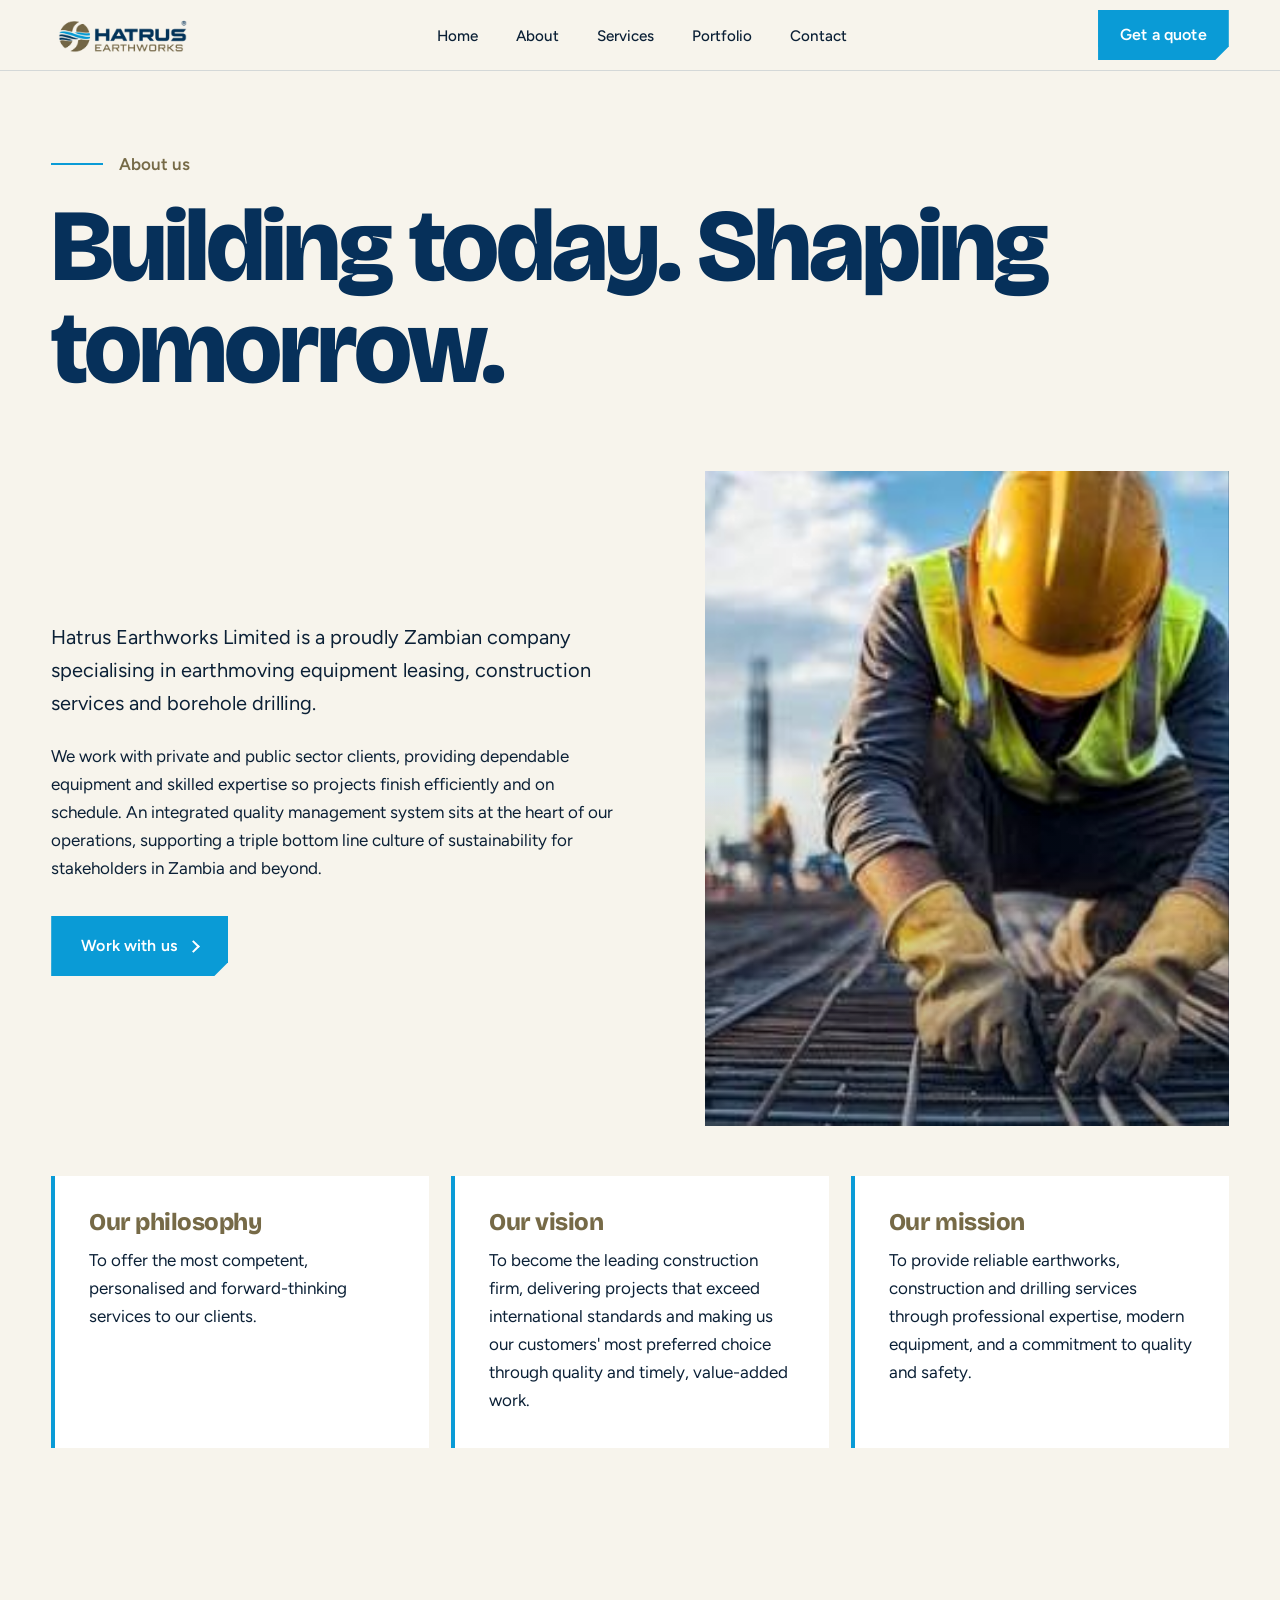
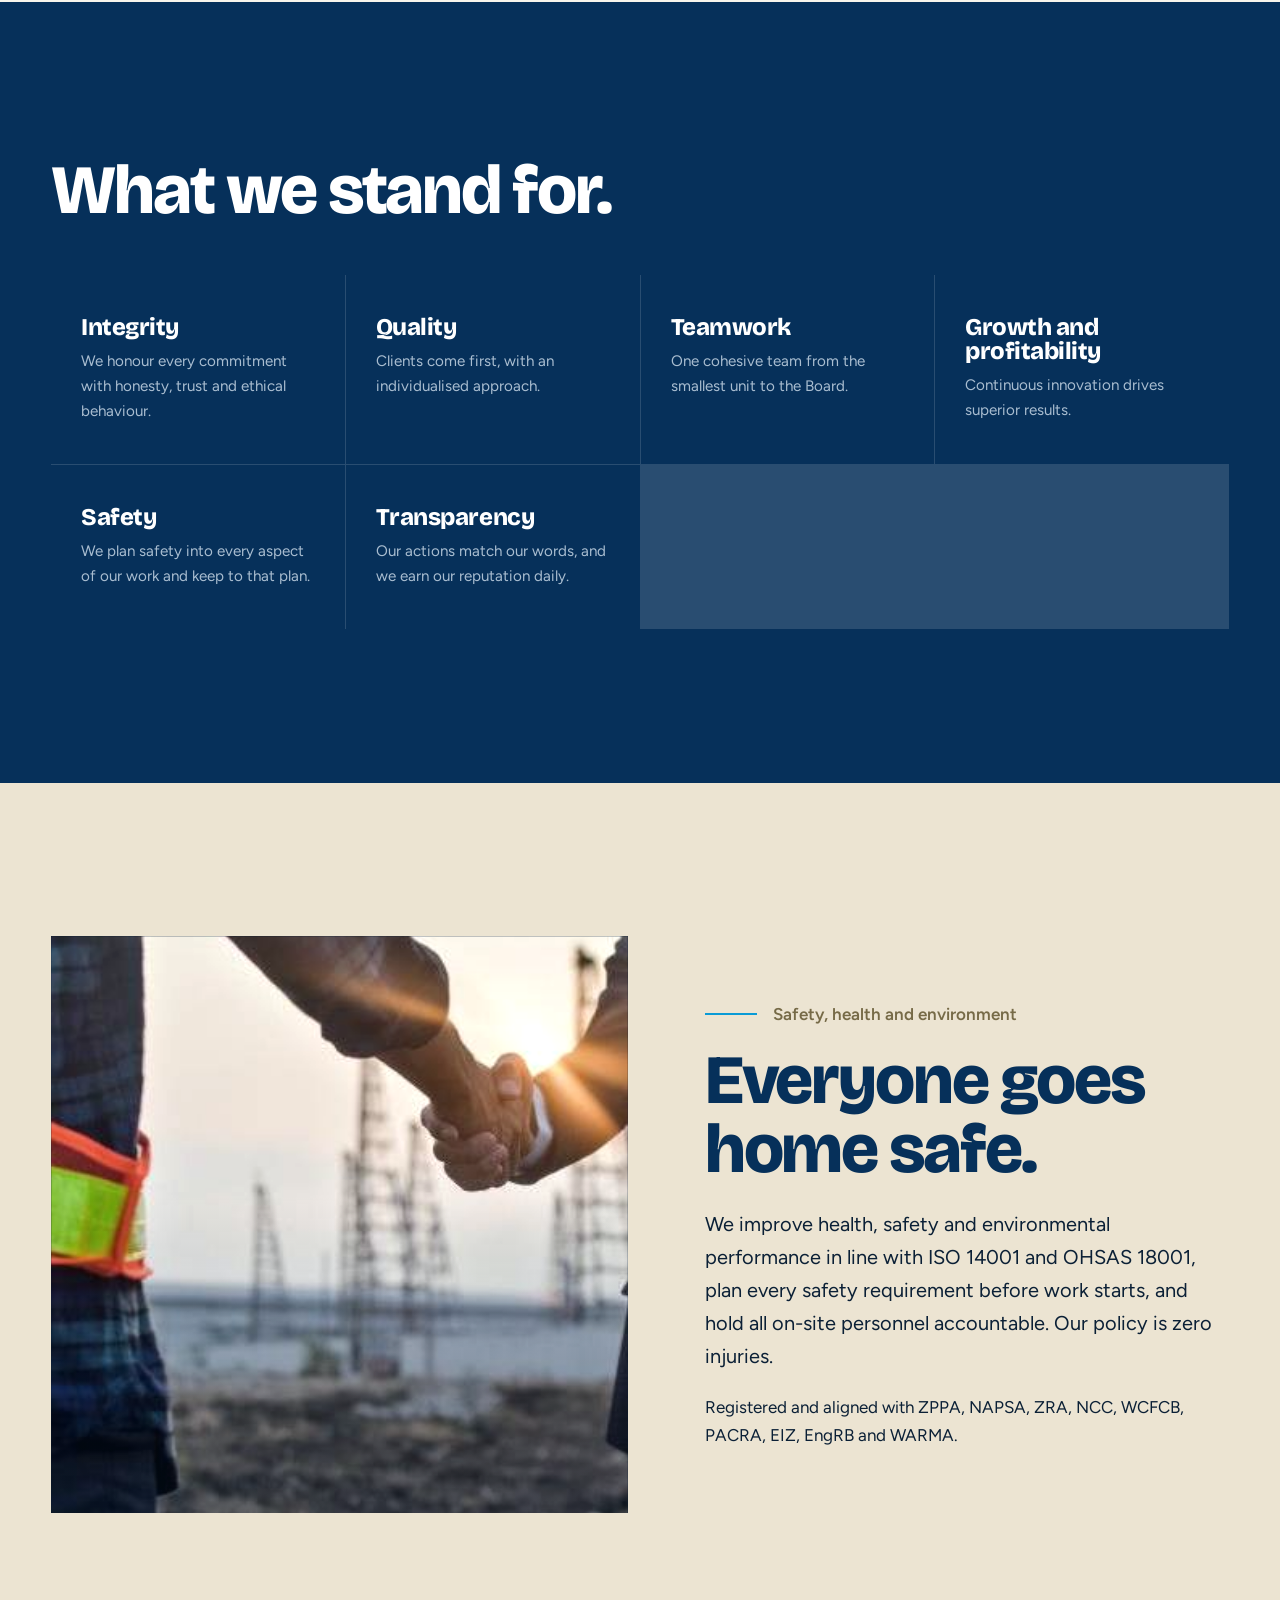
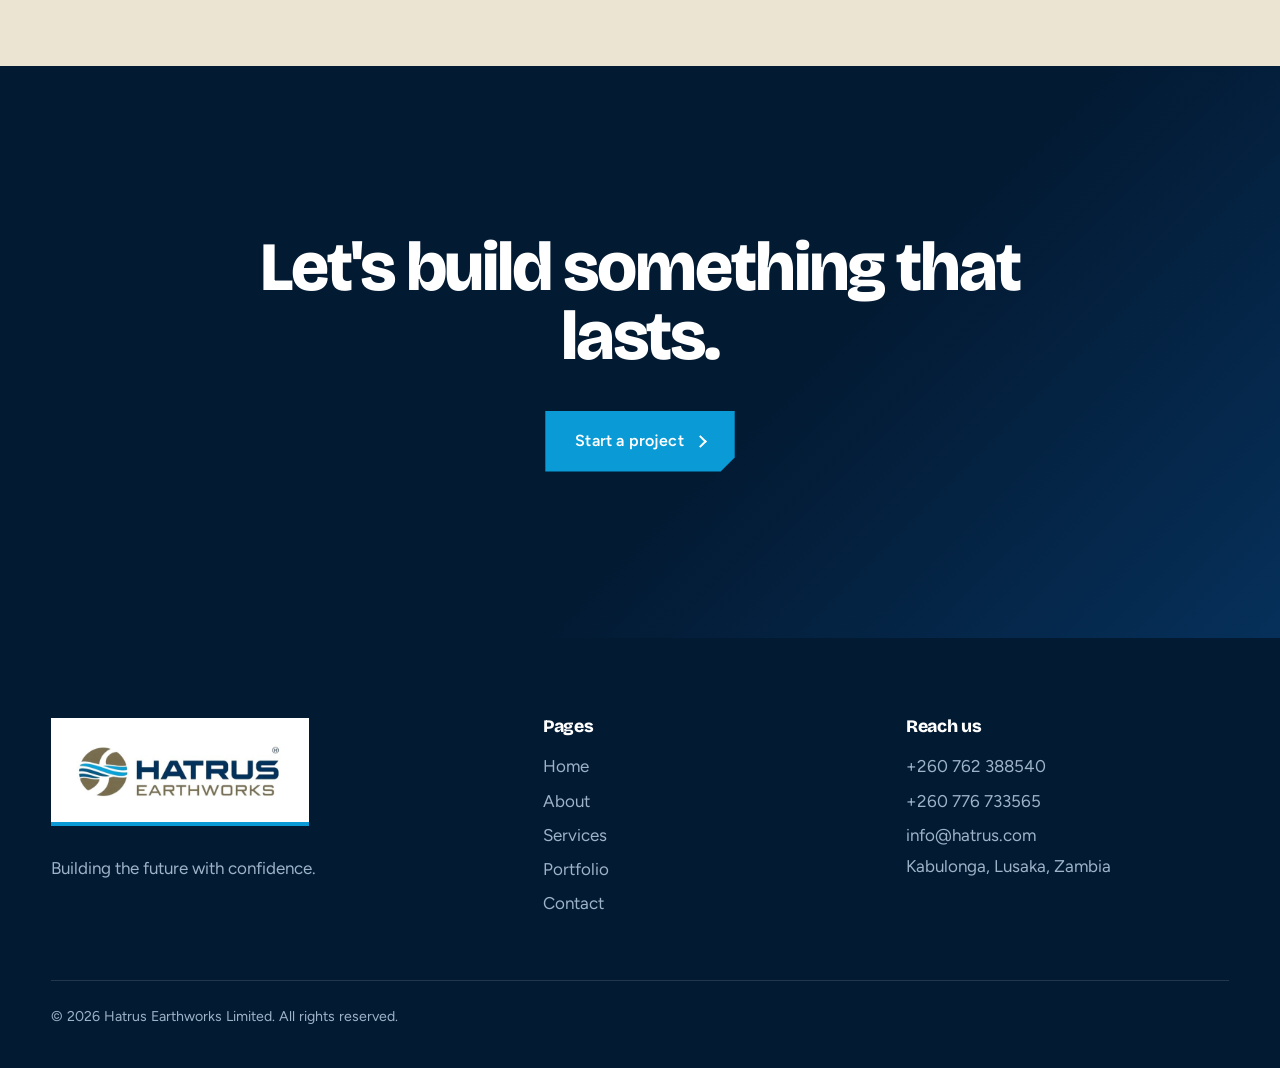
==== about.html @ ae64aa5c "first commit" ====
<!DOCTYPE html>
<html lang="en"><head><meta charset="utf-8">
<meta name="viewport" content="width=device-width, initial-scale=1, viewport-fit=cover">
<title>About | Hatrus Earthworks</title>
<meta name="description" content="Hatrus Earthworks Limited is a Zambian earthworks, construction, borehole drilling and plant hire company in Lusaka. Roads, storm drains, buildings and water supply, delivered safely and on time.">
<meta name="keywords" content="earthworks Zambia, civil engineering Lusaka, borehole drilling Zambia, plant hire Lusaka, excavator hire, road construction Zambia, storm drains, construction company Lusaka, geophysical water survey, Hatrus Earthworks">
<meta property="og:title" content="Hatrus Earthworks | Building the Future with Confidence"><meta property="og:type" content="website"><meta name="theme-color" content="#031a33">
<link rel="icon" href="[data-uri]">
<link rel="preconnect" href="https://fonts.googleapis.com"><link rel="preconnect" href="https://fonts.gstatic.com" crossorigin>
<link href="https://fonts.googleapis.com/css2?family=Bricolage+Grotesque:opsz,wght@12..96,400;12..96,600;12..96,800&family=Figtree:wght@400;500&display=swap" rel="stylesheet">
<script type="application/ld+json">{"@context":"https://schema.org","@type":"GeneralContractor","name":"Hatrus Earthworks Limited","email":"info@hatrus.com","telephone":"+260762388540","address":{"@type":"PostalAddress","streetAddress":"Plot 6 Roan Rd, Selby Tower House 2nd Floor, Suite 12, Kabulonga","addressLocality":"Lusaka","addressCountry":"ZM"},"areaServed":"Zambia","makesOffer":["Earthworks","Civil construction","Borehole drilling","Plant hire","Road works"]}</script>
<script>if(new URLSearchParams(location.search).get("transition")==="1")document.documentElement.classList.add("transition-in");</script>
<link rel="stylesheet" href="assets/css/styles.css">
<script defer src="assets/js/site.js"></script>
</head><body>
<div id="bar"></div><div id="curtain" aria-hidden="true"><div class="hole"></div><div class="lg"><img src="[data-uri]" alt=""><svg viewBox="0 0 240 36"><path stroke="#0a9bd6" d="M0 8C40-4 80 20 120 8S200-4 240 8"/><path stroke="#06305a" d="M0 18C40 6 80 30 120 18S200 6 240 18"/><path stroke="#766a47" d="M0 28C40 16 80 40 120 28S200 16 240 28"/></svg><span id="nm"></span></div></div>
<div id="load" aria-hidden="true"><div class="hole"></div><div class="lg"><img src="[data-uri]" alt=""><svg viewBox="0 0 240 36"><path stroke="#0a9bd6" d="M0 8C40-4 80 20 120 8S200-4 240 8"/><path stroke="#06305a" d="M0 18C40 6 80 30 120 18S200 6 240 18"/><path stroke="#766a47" d="M0 28C40 16 80 40 120 28S200 16 240 28"/></svg><div class="wm"><b>HATRUS</b><i>EARTHWORKS</i></div><span class="tl">Building the future with confidence</span><div class="pb"><i id="pi"></i></div><b id="pc">0%</b></div></div>
<nav aria-label="Main"><a class="logo" href="index.html" aria-label="Hatrus Earthworks home"><img src="[data-uri]" alt="Hatrus Earthworks logo"></a>
<ul id="menu"><li><a href="index.html">Home</a></li><li><a href="about.html">About</a></li><li><a href="services.html">Services</a></li><li><a href="portfolio.html">Portfolio</a></li><li><a href="contact.html">Contact</a></li></ul>
<a class="btn sm" href="contact.html">Get a quote</a><button id="burger" aria-label="Menu">Menu</button></nav>
<main>
<div class="w pg"><span class="tag">About us</span><h1>Building today. Shaping tomorrow.</h1></div>
<section class="s" style="padding-top:70px"><div class="w two"><div><p class="lead">Hatrus Earthworks Limited is a proudly Zambian company specialising in earthmoving equipment leasing, construction services and borehole drilling.</p><p style="margin-top:22px;max-width:36em">We work with private and public sector clients, providing dependable equipment and skilled expertise so projects finish efficiently and on schedule. An integrated quality management system sits at the heart of our operations, supporting a triple bottom line culture of sustainability for stakeholders in Zambia and beyond.</p><a class="btn" style="margin-top:34px" href="contact.html">Work with us <i></i></a></div><div class="ph rv" style="aspect-ratio:4/5"><img src="[data-uri]" alt="Site worker tying steel reinforcement" loading="lazy"></div></div>
<div class="w mvv"><div><h3>Our philosophy</h3><p>To offer the most competent, personalised and forward-thinking services to our clients.</p></div><div><h3>Our vision</h3><p>To become the leading construction firm, delivering projects that exceed international standards and making us our customers' most preferred choice through quality and timely, value-added work.</p></div><div><h3>Our mission</h3><p>To provide reliable earthworks, construction and drilling services through professional expertise, modern equipment, and a commitment to quality and safety.</p></div></div></section>
<section class="s dark"><div class="w"><h2>What we stand for.</h2><div class="vals" id="vals"></div></div></section>
<section class="s sandbg"><div class="w two"><div class="ph rv" style="aspect-ratio:1"><img src="[data-uri]" alt="Handshake between client and contractor" loading="lazy"></div><div><span class="tag">Safety, health and environment</span><h2>Everyone goes home safe.</h2><p class="lead" style="margin-top:24px">We improve health, safety and environmental performance in line with ISO 14001 and OHSAS 18001, plan every safety requirement before work starts, and hold all on-site personnel accountable. Our policy is zero injuries.</p><p style="margin-top:20px">Registered and aligned with ZPPA, NAPSA, ZRA, NCC, WCFCB, PACRA, EIZ, EngRB and WARMA.</p></div></div></section>
<div class="cta"><div class="w"><h2>Let's build something that lasts.</h2><a class="btn" href="contact.html">Start a project <i></i></a></div></div>
</main>
<footer><div class="w g"><div><div class="tile"><img src="[data-uri]" alt="Hatrus Earthworks" style="height:64px"></div><p>Building the future with confidence.</p></div><div><h3>Pages</h3><a href="index.html">Home</a><a href="about.html">About</a><a href="services.html">Services</a><a href="portfolio.html">Portfolio</a><a href="contact.html">Contact</a></div><div><h3>Reach us</h3><a href="tel:+260762388540">+260 762 388540</a><a href="tel:+260776733565">+260 776 733565</a><a href="mailto:info@hatrus.com">info@hatrus.com</a><p>Kabulonga, Lusaka, Zambia</p></div></div><div class="w"><small>© 2026 Hatrus Earthworks Limited. All rights reserved.</small></div></footer>
<button id="top" aria-label="Back to top"><svg viewBox="0 0 56 56" aria-hidden="true"><rect x="1.5" y="1.5" width="53" height="53" stroke="rgba(255,255,255,.22)"/><rect id="ring" x="1.5" y="1.5" width="53" height="53" stroke="#0a9bd6" stroke-dasharray="212" stroke-dashoffset="212"/></svg><i></i></button>
</body></html>
---- assets/css/styles.css ----
:root{--navy:#06305a;--deep:#031a33;--cyan:#0a9bd6;--earth:#766a47;--sand:#ece4d2;--paper:#f7f4ec;--ink:#0b2036;--r:28px;--ease:cubic-bezier(.77,0,.18,1);box-sizing:border-box;padding-top:env(safe-area-inset-top,0px);padding-bottom:env(safe-area-inset-bottom,0px)}
:root[data-theme=x]{}
*,*:before,*:after{box-sizing:inherit;margin:0}
html{scroll-behavior:smooth;scroll-padding-top:90px}
body{font:400 17px/1.65 Figtree,system-ui,sans-serif;background:var(--paper);color:var(--ink);overflow-x:hidden}
h1,h2,h3{font-family:'Bricolage Grotesque',Figtree,sans-serif;line-height:1;letter-spacing:-.035em;font-weight:800;color:var(--navy)}
h1{font-size:clamp(3rem,9vw,8.4rem)}h2{font-size:clamp(2.2rem,5.4vw,4.6rem)}h3{font-size:1.5rem;letter-spacing:-.02em}
a{color:inherit;text-decoration:none}img{display:block;max-width:100%}
:focus-visible{outline:3px solid var(--cyan);outline-offset:3px}
.w{width:min(1240px,92vw);margin:auto}
/* nav */
nav{position:fixed;left:0;right:0;top:env(safe-area-inset-top,0px);z-index:50;margin:14px auto;width:min(1240px,94vw);display:flex;align-items:center;justify-content:space-between;padding:8px 12px 8px 22px;border-radius:99px;background:rgba(247,244,236,.82);backdrop-filter:blur(16px);box-shadow:0 8px 40px rgba(3,26,51,.18)}
nav .logo img{height:40px}nav ul{display:flex;gap:6px;list-style:none;padding:0}
nav ul a{padding:10px 16px;border-radius:99px;font-weight:500;font-size:.95rem;transition:.3s}nav ul a:hover,nav ul a.on{background:var(--navy);color:#fff}
.btn{display:inline-flex;align-items:center;gap:12px;padding:16px 28px;border-radius:99px;background:var(--cyan);color:#fff;font-weight:500;border:0;cursor:pointer;font-size:1rem;font-family:inherit;position:relative;overflow:hidden;transition:transform .4s var(--ease),box-shadow .4s}
.btn:hover{transform:translateY(-3px);box-shadow:0 14px 34px rgba(10,155,214,.45)}
.btn.ghost{background:transparent;border:1.5px solid currentColor}.btn.sm{padding:11px 22px}
.btn i{width:9px;height:9px;border-right:2px solid;border-top:2px solid;transform:rotate(45deg)}
#burger{display:none;background:var(--navy);color:#fff;border:0;border-radius:99px;padding:11px 18px;font:inherit}
/* pages */
.page{display:none;min-height:100vh}.page.on{display:block}
#curtain{position:fixed;inset:0;z-index:90;pointer-events:none;display:flex;flex-direction:column}
#curtain b{flex:1;transform:translateX(-101%)}#curtain b:nth-child(1){background:var(--cyan)}#curtain b:nth-child(2){background:var(--navy)}#curtain b:nth-child(3){background:var(--earth)}#curtain b:nth-child(4){background:var(--deep)}
#curtain.go b{animation:cv 1s var(--ease) both}#curtain.go b:nth-child(2){animation-delay:.06s}#curtain.go b:nth-child(3){animation-delay:.12s}#curtain.go b:nth-child(4){animation-delay:.18s}
@keyframes cv{0%{transform:translateX(-101%)}45%,55%{transform:translateX(0)}100%{transform:translateX(101%)}}
#load{position:fixed;inset:0;z-index:100;background:var(--paper);display:grid;place-items:center;transition:transform 1s var(--ease)}
#load img{width:110px;animation:spin 2.2s var(--ease) infinite}#load.out{transform:translateY(-101%)}
@keyframes spin{to{transform:rotate(360deg)}}
/* hero */
.hero{background:var(--deep);color:#fff;position:relative;overflow:hidden;padding:170px 0 90px;min-height:100vh;display:flex;align-items:center}
.hero h1{color:#fff;max-width:9.5em}.hero h1 span{display:block;overflow:hidden;padding-bottom:.08em}.hero h1 em{display:block;font-style:normal;transform:translateY(110%);animation:up 1.1s var(--ease) forwards}
.hero h1 span:nth-child(2) em{animation-delay:.12s;color:var(--cyan)}.hero h1 span:nth-child(3) em{animation-delay:.24s;color:#cdbf94}
@keyframes up{to{transform:none}}
.hero p{max-width:34em;margin:32px 0;color:#b9c9d9;font-size:1.15rem}.hero .row{display:flex;gap:14px;flex-wrap:wrap}
.orb{position:absolute;right:-6vw;top:50%;width:min(52vw,720px);aspect-ratio:1;translate:0 -46%;border-radius:50%;overflow:hidden;box-shadow:0 0 0 18px rgba(10,155,214,.12),0 0 0 60px rgba(118,106,71,.12)}
.orb img{width:100%;height:100%;object-fit:cover;scale:1.15}
.waves{position:absolute;left:0;bottom:0;width:200%;height:220px;opacity:.9;animation:drift 22s linear infinite}
.waves path{fill:none;stroke-width:2.5}@keyframes drift{to{transform:translateX(-50%)}}
.scroll{position:absolute;bottom:34px;left:4vw;font-size:.8rem;color:#8fa6bc;display:flex;gap:12px;align-items:center}.scroll:after{content:"";width:60px;height:1px;background:var(--cyan)}
/* sections */
section.s{padding:clamp(80px,12vw,160px) 0}.dark{background:var(--navy);color:#dbe6f0}.dark h2,.dark h3{color:#fff}.sandbg{background:var(--sand)}
.lead{font-size:1.25rem;max-width:36em}.tag{font-weight:500;color:var(--earth);margin-bottom:18px;display:block}
.mq{background:var(--cyan);color:#fff;overflow:hidden;white-space:nowrap;padding:22px 0;font:800 clamp(1.4rem,3vw,2.4rem)/1 'Bricolage Grotesque',sans-serif;letter-spacing:-.02em}
.mq div{display:inline-block;animation:mq 30s linear infinite}.mq span{margin:0 28px;opacity:.55}@keyframes mq{to{transform:translateX(-50%)}}
.two{display:grid;grid-template-columns:1.1fr 1fr;gap:clamp(30px,6vw,100px);align-items:center}
.stats{display:grid;grid-template-columns:repeat(3,1fr);gap:20px;margin-top:50px}.stats b{display:block;font:800 clamp(2.6rem,6vw,5rem)/1 'Bricolage Grotesque',sans-serif;color:var(--cyan);letter-spacing:-.04em}.stats small{color:var(--earth);font-size:.95rem}
.ph{border-radius:var(--r);overflow:hidden;position:relative;background:var(--deep)}.ph img{width:100%;height:100%;object-fit:cover;transition:transform 1.4s var(--ease)}.ph:hover img{transform:scale(1.07)}
.arch{border-radius:999px 999px var(--r) var(--r);aspect-ratio:3/4}
.rv{clip-path:inset(0 0 100% 0);transition:clip-path 1.3s var(--ease)}.rv.in{clip-path:inset(0)}
.fd{opacity:0;transform:translateY(34px);transition:1s var(--ease)}.fd.in{opacity:1;transform:none}
.svc{display:grid;grid-template-columns:repeat(auto-fit,minmax(280px,1fr));gap:22px;margin-top:60px}
.svc#svcHome{grid-template-columns:repeat(2,minmax(0,1fr))}
#svcHome .card .ph{aspect-ratio:16/7}
#svcHome .card .t{padding:18px 20px 22px}
#svcHome .card h3{font-size:1.25rem}
#svcHome .card ul{margin-top:10px;gap:6px}
#svcHome .card li{font-size:.76rem;padding:4px 9px}
.card{border-radius:var(--r);background:#fff;overflow:hidden;display:flex;flex-direction:column;transition:transform .6s var(--ease),box-shadow .6s;box-shadow:0 2px 0 rgba(6,48,90,.06)}.card:hover{transform:translateY(-10px);box-shadow:0 30px 60px rgba(6,48,90,.18)}
.card .ph{border-radius:0;aspect-ratio:4/3}.card div.t{padding:26px 28px 32px}.card p{margin-top:10px;color:#41566b;font-size:.97rem}
.card ul{list-style:none;padding:0;margin-top:14px;display:flex;flex-wrap:wrap;gap:8px}.card li{font-size:.82rem;padding:5px 12px;border-radius:99px;background:var(--sand);color:var(--earth);font-weight:500}
.srow{display:grid;grid-template-columns:1fr 1fr;gap:clamp(24px,5vw,80px);align-items:center;margin-bottom:clamp(60px,9vw,130px)}.srow:nth-child(even) .ph{order:2}.srow .ph{aspect-ratio:5/4}
.srow ul{margin:20px 0 28px;padding:0;list-style:none;columns:2;gap:20px}.srow li{padding:9px 0;border-bottom:1px solid rgba(6,48,90,.15);break-inside:avoid;font-size:.97rem}
.vals{display:grid;grid-template-columns:repeat(auto-fit,minmax(250px,1fr));gap:2px;margin-top:50px;background:rgba(255,255,255,.18);border-radius:var(--r);overflow:hidden}.vals div{background:var(--navy);padding:34px 30px;transition:background .4s}.vals div:hover{background:var(--deep)}.vals p{font-size:.95rem;color:#a9bdd0;margin-top:10px}
.mvv{display:grid;grid-template-columns:repeat(auto-fit,minmax(260px,1fr));gap:22px;margin-top:50px}.mvv div{background:#fff;border-radius:var(--r);padding:34px}.mvv h3{color:var(--earth);margin-bottom:12px}
.gal{columns:3 280px;column-gap:20px;margin-top:50px}.gal figure{break-inside:avoid;margin-bottom:20px;position:relative;border-radius:var(--r);overflow:hidden}.gal img{width:100%;transition:transform 1.4s var(--ease)}.gal figure:hover img{transform:scale(1.06)}
.gal figcaption{position:absolute;left:0;right:0;bottom:0;padding:60px 24px 22px;background:linear-gradient(transparent,rgba(3,26,51,.88));color:#fff;transform:translateY(40%);opacity:0;transition:.6s var(--ease)}.gal figure:hover figcaption{transform:none;opacity:1}.gal figcaption b{font:800 1.3rem 'Bricolage Grotesque',sans-serif;display:block}
.chips{display:flex;gap:10px;flex-wrap:wrap;margin-top:34px}.chips button{border:1.5px solid var(--navy);background:none;color:var(--navy);padding:9px 20px;border-radius:99px;font:500 .95rem Figtree;cursor:pointer;transition:.3s}.chips button.on,.chips button:hover{background:var(--navy);color:#fff}
.cta{background:var(--deep);color:#fff;text-align:center;padding:clamp(90px,13vw,170px) 0;position:relative;overflow:hidden}.cta h2{color:#fff;max-width:11em;margin:0 auto 34px}.cta:before{content:"";position:absolute;inset:auto -10% -55% -10%;height:100%;border-radius:50%;background:radial-gradient(closest-side,rgba(10,155,214,.4),transparent)}
.cta>*{position:relative}
form{display:grid;gap:18px}label{display:grid;gap:6px;font-weight:500;font-size:.92rem}input,select,textarea{font:inherit;padding:16px 18px;border-radius:16px;border:1.5px solid rgba(6,48,90,.2);background:#fff;color:var(--ink);transition:.3s}input:focus,select:focus,textarea:focus{border-color:var(--cyan);outline:0;box-shadow:0 0 0 4px rgba(10,155,214,.18)}
.info a{display:block;font:800 clamp(1.3rem,2.4vw,1.9rem)/1.3 'Bricolage Grotesque',sans-serif;color:var(--navy);letter-spacing:-.02em;transition:color .3s}.info a:hover{color:var(--cyan)}.info small{display:block;color:var(--earth);margin:26px 0 4px}
.tile{background:#fff;border-radius:var(--r);padding:20px;display:inline-block;margin-top:34px}.tile img{height:84px}
.pg{padding-top:150px}.pg h1{font-size:clamp(2.8rem,8vw,7rem);max-width:10em}
footer{background:var(--deep);color:#9db3c8;padding:80px 0 40px}footer .g{display:grid;grid-template-columns:1.4fr 1fr 1fr;gap:40px}footer h3{color:#fff;font-size:1.1rem;margin-bottom:14px}footer a{display:block;padding:3px 0;transition:color .3s}footer a:hover{color:var(--cyan)}footer .tile{margin:0 0 20px}footer small{display:block;margin-top:60px;border-top:1px solid rgba(255,255,255,.12);padding-top:24px}
#top{position:fixed;right:22px;bottom:calc(22px + env(safe-area-inset-bottom,0px));z-index:60;width:58px;height:58px;border-radius:50%;border:0;background:var(--navy);color:#fff;cursor:pointer;opacity:0;pointer-events:none;transform:translateY(20px);transition:.5s var(--ease);display:grid;place-items:center}#top.show{opacity:1;pointer-events:auto;transform:none}#top:hover{background:var(--cyan)}
#top svg{position:absolute;inset:0;rotate:-90deg}#top circle{fill:none;stroke-width:3}#top i{width:12px;height:12px;border-left:2.5px solid;border-top:2.5px solid;transform:translateY(3px) rotate(45deg)}
#bar{position:fixed;top:0;left:0;height:4px;width:0;background:linear-gradient(90deg,var(--cyan),var(--earth));z-index:95}
@media(max-width:860px){#burger{display:block}nav ul{position:absolute;top:70px;left:0;right:0;flex-direction:column;background:var(--paper);border-radius:var(--r);padding:14px;display:none;box-shadow:0 20px 50px rgba(3,26,51,.25)}nav ul.open{display:flex}nav .btn.sm{display:none}.orb{position:relative;right:auto;translate:none;width:80vw;margin:50px auto 0}.hero{display:block;padding-top:130px}.two,.srow,footer .g{grid-template-columns:1fr}.srow:nth-child(even) .ph{order:0}.srow ul{columns:1}.scroll{display:none}}
@media(prefers-reduced-motion:reduce){*,*:before{animation-duration:.01s!important;transition-duration:.01s!important}.rv{clip-path:none}.fd{opacity:1;transform:none}.hero h1 em{transform:none}html{scroll-behavior:auto}}

/* ---- v2: industrial editorial ---- */
:root{--r:0px;--ease:cubic-bezier(.65,0,.25,1)}
body{font-size:17px}
h1,h2{letter-spacing:-.045em}
nav{margin:0;width:100%;left:0;border-radius:0;padding:10px max(4vw,calc((100vw - 1240px)/2));background:rgba(247,244,236,.92);box-shadow:none;border-bottom:1px solid rgba(6,48,90,.14)}
nav .logo img{height:42px}
nav ul a{border-radius:0;padding:12px 16px}nav ul a:hover,nav ul a.on{background:none;color:var(--navy);box-shadow:inset 0 -3px var(--cyan)}
.btn{border-radius:0;padding:17px 30px;font-weight:600;letter-spacing:.01em;clip-path:polygon(0 0,100% 0,100% calc(100% - 14px),calc(100% - 14px) 100%,0 100%);transition:background .4s var(--ease),transform .4s var(--ease)}
.btn:hover{transform:none;box-shadow:none;background:var(--navy)}.btn.ghost{clip-path:none;border-radius:0}.btn.ghost:hover{background:#fff;color:var(--deep)}
.cta .btn:hover,.dark .btn:hover,.hero .btn:hover{background:#fff;color:var(--deep)}
.btn.sm{padding:12px 22px}#burger{border-radius:0}
.btn i{transition:transform .4s var(--ease)}.btn:hover i{transform:translateX(5px) rotate(45deg)}
.tag{display:flex;align-items:center;gap:16px;font-weight:600;color:var(--earth)}.tag:before{content:"";width:52px;height:2px;background:var(--cyan)}
/* hero: architectural split */

.hero h1{font-size:clamp(3rem,7.6vw,7.4rem);max-width:7em}
.orb{top:0;bottom:0;right:0;width:50vw;aspect-ratio:auto;translate:none;border-radius:0;box-shadow:none;clip-path:polygon(18% 0,100% 0,100% 100%,0 100%)}
.orb:after{content:"";position:absolute;inset:0;background:linear-gradient(90deg,rgba(3,26,51,.85),rgba(3,26,51,.1) 55%),linear-gradient(0deg,rgba(3,26,51,.6),transparent 40%)}
.orb img{scale:1.2;filter:saturate(.9) contrast(1.05)}
.waves{opacity:.55;height:160px;animation-duration:50s;z-index:2}.scroll{z-index:3}
.hero p{max-width:30em}
/* imagery: rectangular, cinematic */
.ph{border-radius:0}.ph img{filter:saturate(.88) contrast(1.06);transition:transform 1.8s var(--ease)}.ph:hover img,.gal figure:hover img{transform:scale(1.04)}
.ph:after{content:"";position:absolute;inset:0;background:linear-gradient(0deg,rgba(3,26,51,.35),transparent 55%);pointer-events:none}
.arch{border-radius:0;aspect-ratio:4/5;overflow:visible;background:none}.arch img{position:relative;z-index:1}
.arch:before{content:"";position:absolute;inset:26px -26px -26px 26px;border:2px solid var(--cyan);z-index:0}.arch:after{display:none}
.rv{clip-path:inset(0 100% 0 0);transition:clip-path 1.5s var(--ease)}.rv.in{clip-path:inset(0)}.arch.rv{clip-path:none;opacity:0;transition:opacity 1.2s var(--ease)}.arch.rv.in{opacity:1}
.fd{transform:translateY(20px);transition:opacity 1s var(--ease),transform 1s var(--ease)}
.mq{animation:none;font-size:clamp(1.2rem,2.4vw,1.9rem);background:var(--navy);color:#fff;border-top:3px solid var(--cyan);padding:26px 0}.mq div{animation-duration:70s}
.stats>div{border-left:2px solid var(--cyan);padding-left:18px}
/* cards, panels */
.card{border-radius:0;box-shadow:none;border-top:4px solid var(--cyan);position:relative}.card:hover{transform:none;box-shadow:none}
.card:after{content:"";position:absolute;left:0;bottom:0;height:4px;width:0;background:var(--earth);transition:width .8s var(--ease)}.card:hover:after{width:100%}
.card li,.chips button{border-radius:0}.card li{background:none;border:1px solid rgba(118,106,71,.5)}
.vals{border-radius:0;background:rgba(255,255,255,.14);gap:1px}.vals div{padding:40px 30px;transition:background .6s var(--ease)}
.mvv div{border-radius:0;border-left:4px solid var(--cyan)}
.srow .ph{aspect-ratio:3/2}.srow li{padding:11px 0 11px 18px;position:relative}.srow li:before{content:"";position:absolute;left:0;top:50%;width:8px;height:2px;background:var(--cyan)}
.gal{columns:3 280px;column-gap:16px}.gal figure{border-radius:0;margin-bottom:16px}
.gal figcaption{transform:none;opacity:0;transition:opacity .7s var(--ease);border-left:4px solid var(--cyan);padding:50px 20px 20px}.gal figure:hover figcaption{opacity:1}
.chips button{padding:11px 22px;font-weight:600}
input,select,textarea{border-radius:0;border-width:0 0 2px;border-color:rgba(6,48,90,.3);background:rgba(255,255,255,.7)}input:focus,select:focus,textarea:focus{box-shadow:none;border-color:var(--cyan);background:#fff}
.tile{border-radius:0;border-bottom:4px solid var(--cyan)}
/* cinematic band */
.band{position:relative;min-height:80vh;display:flex;align-items:flex-end;overflow:hidden;background:var(--deep);color:#fff}
.band img{position:absolute;inset:0;width:100%;height:100%;object-fit:cover;scale:1.25;filter:saturate(.8) contrast(1.1)}
.band:before{content:"";position:absolute;inset:0;z-index:1;background:linear-gradient(0deg,rgba(3,26,51,.95),rgba(3,26,51,.25) 60%,rgba(3,26,51,.5))}
.band .w{position:relative;z-index:2;padding:0 0 70px;display:grid;grid-template-columns:1.4fr 1fr;gap:40px;align-items:end}.band h2{color:#fff}.band p{color:#c3d3e2;border-left:3px solid var(--cyan);padding-left:20px}
.cta:before{display:none}.cta{background:linear-gradient(135deg,var(--deep) 60%,var(--navy))}.cta h2{margin-bottom:40px}
#top{border-radius:0;width:56px;height:56px}#top svg{rotate:0deg}#top rect{fill:none;stroke-width:3}
#load img{animation:pulse 1.6s var(--ease) infinite}@keyframes pulse{50%{opacity:.35}}#load{transition:transform .9s var(--ease)}
#curtain b:nth-child(n+2){display:none}#curtain b:nth-child(1){background:var(--deep);border-right:4px solid var(--cyan)}#curtain.go b{animation-duration:.9s}
@media(max-width:860px){nav ul{border-radius:0}.orb{position:relative;width:100%;aspect-ratio:4/3;margin:44px 0 0;clip-path:polygon(0 0,100% 0,100% 100%,0 100%)}.hero{padding-top:120px}.band .w{grid-template-columns:1fr}.arch:before{inset:16px -10px -16px 10px}.hero:before{background-size:25vw 100%}}

/* services imagery */
.strip{display:flex;gap:4px;height:58vh;min-height:360px;margin-top:60px;width:100%}
.strip button{flex:1;position:relative;overflow:hidden;border:0;padding:0;cursor:pointer;background:var(--deep);transition:flex 1s var(--ease)}
.strip button:hover,.strip button:focus-visible{flex:2.4}
.strip img{position:absolute;inset:0;width:100%;height:100%;object-fit:cover;filter:saturate(.85) contrast(1.06);transition:transform 1.6s var(--ease)}.strip button:hover img{transform:scale(1.06)}
.strip button:after{content:"";position:absolute;inset:0;background:linear-gradient(0deg,rgba(3,26,51,.9),transparent 55%)}
.strip span{position:absolute;left:22px;bottom:22px;right:22px;z-index:2;color:#fff;font:800 clamp(1.1rem,2vw,1.7rem)/1.1 'Bricolage Grotesque',sans-serif;letter-spacing:-.02em;text-align:left;border-left:4px solid var(--cyan);padding-left:14px}
.comp{position:relative;padding:0 16% 16% 0}.comp:before{content:"";position:absolute;left:-22px;top:-22px;width:46%;height:46%;background:var(--sand);z-index:0}
.comp .ph{position:relative;z-index:1}.comp .m{aspect-ratio:4/3}.comp .d{position:absolute;right:0;bottom:0;width:48%;aspect-ratio:1;border:10px solid var(--paper);z-index:2}
.srow:nth-child(even) .comp{order:2;padding:0 0 16% 16%}.srow:nth-child(even) .comp:before{left:auto;right:-22px}.srow:nth-child(even) .comp .d{right:auto;left:0}
.srow .d img{scale:1.6;object-position:80% 60%}
@media(max-width:860px){.strip{flex-wrap:wrap;height:auto}.strip button{flex:1 1 48%;height:200px}.strip button:hover{flex:1 1 48%}.srow:nth-child(even) .comp{order:0}}
.svc.big{margin-top:0;grid-template-columns:repeat(3,1fr);gap:24px}.card.big .ph{aspect-ratio:3/2}.card.big .ph b{position:absolute;left:0;bottom:0;right:0;z-index:2;padding:40px 22px 18px;color:#fff;font:800 1.45rem/1.1 'Bricolage Grotesque',sans-serif;letter-spacing:-.02em}
.card.big .t{display:flex;flex-direction:column;flex:1;padding:24px 26px 28px}.card.big .t p{margin:0}.card.big ul{margin-bottom:24px}.card.big .btn{margin-top:auto;align-self:flex-start}
@media(max-width:1000px){.svc.big{grid-template-columns:repeat(2,1fr)}}@media(max-width:620px){.svc.big{grid-template-columns:1fr}}
@media(max-width:620px){.svc#svcHome{grid-template-columns:1fr}}

/* ---- v3: commanding hero ---- */
.hero{display:flex;align-items:center;min-height:100vh;padding:150px 0 190px}.hero:before{display:none}
.hero .orb{position:absolute;inset:0;width:100%;right:auto;top:0;bottom:0;clip-path:none;translate:none}
.hero .orb:after{background:linear-gradient(90deg,rgba(3,26,51,.94) 0,rgba(3,26,51,.7) 48%,rgba(3,26,51,.2) 100%),linear-gradient(0deg,rgba(3,26,51,.95),transparent 38%)}
.hero .orb img{scale:1.1;animation:kb 22s var(--ease) both}@keyframes kb{from{scale:1.04}to{scale:1.2}}
.hc{position:relative;z-index:3}
.hero .tag{color:#cdbf94;margin-bottom:26px}
.hero h1{text-transform:uppercase;font-size:clamp(3.4rem,11.5vw,10.5rem);line-height:.88;letter-spacing:-.04em;max-width:none;margin:0}
.hero h1 span{padding-bottom:.04em}.hero h1 span:nth-child(2) em{color:var(--cyan)}.hero h1 span:nth-child(3) em{color:#fff}
.hero p{font-size:1.2rem;color:#d3dfeb;max-width:30em;border-left:4px solid var(--cyan);padding-left:20px;margin:36px 0}
.hero .btn{padding:20px 34px;font-size:1.05rem}.hero .btn.ghost{border-color:rgba(255,255,255,.7)}
.hb{position:absolute;left:0;right:0;bottom:14px;z-index:3;background:rgba(3,26,51,.82);backdrop-filter:blur(8px);border-top:1px solid rgba(255,255,255,.18)}
.hb .w{display:grid;grid-template-columns:repeat(4,1fr)}.hb .w>div{padding:22px 24px;border-left:1px solid rgba(255,255,255,.14);color:#b9c9d9;font-size:.92rem;line-height:1.3}.hb .w>div:first-child{border-left:0;padding-left:0}
.hb b{display:block;font:800 clamp(1.7rem,3.2vw,2.8rem)/1 'Bricolage Grotesque',sans-serif;color:#fff;letter-spacing:-.03em;margin-bottom:6px}
@media(max-width:860px){.hero{display:flex;padding:120px 0 330px}.hero .orb{position:absolute;aspect-ratio:auto;width:100%;margin:0}.hero .orb:after{background:linear-gradient(0deg,rgba(3,26,51,.96),rgba(3,26,51,.6))}.hb .w{grid-template-columns:1fr 1fr}.hb .w>div{padding:14px 16px;border-top:1px solid rgba(255,255,255,.14)}.hb .w>div:nth-child(odd){border-left:0;padding-left:0}.hb .w>div:nth-child(-n+2){border-top:0}.hero p{font-size:1.05rem}}

/* v3.1 hero fit */
.hero{min-height:100vh;min-height:100svh;padding:112px 0 150px}
.hero h1{font-size:clamp(2.8rem,min(9.6vw,14.5vh),9rem)}
.hero .tag{margin-bottom:18px;font-size:.95rem}
.hero p{font-size:1.1rem;margin:24px 0 28px;max-width:34em}
.hero .btn{padding:17px 30px;font-size:1rem}
.hb .w>div{padding:16px 22px}.hb b{font-size:clamp(1.4rem,2.6vw,2.2rem)}
@media(max-width:860px){.hero{padding:100px 0 250px}.hero h1{font-size:clamp(2.8rem,15vw,5rem)}.hero .row{gap:10px}.hero .btn{padding:15px 22px}.hb .w>div{padding:12px 14px}.hb b{font-size:1.4rem}}
@media(max-height:620px) and (min-width:861px){.hero h1{font-size:clamp(2.4rem,12vh,5rem)}.hero p{display:none}}

/* v3.2 tighter fit */
.hero{padding:100px 0 138px}
.hero h1{font-size:clamp(2.8rem,min(9vw,12.8vh),8.5rem)}
.hero p{margin:20px 0 24px}
@media(max-width:860px){.hero{padding:92px 0 128px}.hero h1{font-size:clamp(2.6rem,min(13vw,10.5vh),4.4rem)}.hero p{font-size:1rem;margin:18px 0 22px}.hb .w>div:nth-child(n+3){display:none}.hb .w>div{border-top:0!important}}

/* v3.3 phone polish */
@media(max-width:860px){
h1,h2{letter-spacing:-.025em;word-spacing:.06em}
h2{font-size:clamp(2rem,9vw,3rem);line-height:1.04}
.hero{align-items:flex-end;padding:92px 0 128px}
.hero .orb img{object-position:68% 40%;animation:none;scale:1.25}
.hero .orb:after{background:linear-gradient(0deg,rgba(3,26,51,.98) 0,rgba(3,26,51,.9) 40%,rgba(3,26,51,.25) 72%,rgba(3,26,51,.45) 100%)}
.hero h1{letter-spacing:-.03em}
.hero .tag{font-size:.85rem}
.lead{font-size:1.1rem;line-height:1.6}
section.s{padding:72px 0}
}
@media(max-width:860px){.hero .tag{text-shadow:0 1px 10px rgba(3,26,51,.95),0 0 3px rgba(3,26,51,.9);color:#e6dcb8}.hero h1{text-shadow:0 2px 16px rgba(3,26,51,.5)}}
.haz{display:none!important}.hb{bottom:0}.hero{padding-bottom:124px}@media(max-width:860px){.hero{padding-bottom:114px}}

/* v4: logo iris transition */
#curtain{display:block;visibility:hidden;z-index:90}#curtain.go{visibility:visible}
#curtain .hole{position:absolute;left:50%;top:50%;translate:-50% -50%;border-radius:50%;width:230vmax;height:230vmax;box-shadow:0 0 0 200vmax var(--paper);border:3px solid var(--cyan);pointer-events:none}
#curtain.go .hole{animation:iris 1.7s both}
@keyframes iris{0%{width:230vmax;height:230vmax;border-width:3px;animation-timing-function:cubic-bezier(.75,0,.25,1)}30%{border-width:3px}32%,66%{width:0;height:0;border-width:0;animation-timing-function:cubic-bezier(.75,0,.25,1)}68%{border-width:0}72%,100%{border-width:3px}100%{width:230vmax;height:230vmax}}
#curtain .lg{position:absolute;left:50%;top:50%;translate:-50% -50%;display:grid;justify-items:center;gap:12px;opacity:0}
#curtain.go .lg{animation:lgf 1.7s linear both}
@keyframes lgf{0%,30%{opacity:0}40%,64%{opacity:1}74%,100%{opacity:0}}
#curtain .lg img{width:118px;height:auto}
#curtain.go .lg img{animation:emb 1.7s both}
@keyframes emb{0%,28%{rotate:-140deg;scale:.55;animation-timing-function:cubic-bezier(.16,1,.3,1)}56%,100%{rotate:0deg;scale:1}}
#curtain .lg svg{width:190px;height:30px;fill:none;stroke-width:3;stroke-linecap:round;overflow:visible}
#curtain .lg path{stroke-dasharray:260;stroke-dashoffset:260}
#curtain.go .lg path{animation:dw 1.7s both}#curtain.go .lg path:nth-child(2){animation-delay:.05s}#curtain.go .lg path:nth-child(3){animation-delay:.1s}
@keyframes dw{0%,34%{stroke-dashoffset:260;animation-timing-function:cubic-bezier(.4,0,.2,1)}60%,100%{stroke-dashoffset:0}}
#curtain .lg span{font:800 clamp(1.5rem,4vw,2.2rem)/1 'Bricolage Grotesque',sans-serif;letter-spacing:-.03em;color:var(--navy)}
#curtain.go .lg span{animation:nm 1.7s both}@keyframes nm{0%,38%{translate:0 14px}58%,100%{translate:0 0}}
#curtain.incoming.go .hole{animation:irisIn 1.13s both}
@keyframes irisIn{0%,57%{width:0;height:0;border-width:0}60%{border-width:0}100%{width:230vmax;height:230vmax;border-width:3px}}
#curtain.incoming.go .lg{animation:lgIn 1.13s linear both}
@keyframes lgIn{0%,12%{opacity:0}22%,46%{opacity:1}58%,100%{opacity:0}}
#curtain.incoming.go .lg img{animation:embIn 1.13s both}
@keyframes embIn{0%{rotate:-140deg;scale:.55}45%,100%{rotate:0deg;scale:1}}
#curtain.incoming.go .lg path{animation:dwIn 1.13s both}
#curtain.incoming.go .lg path:nth-child(2){animation-delay:.03s}#curtain.incoming.go .lg path:nth-child(3){animation-delay:.06s}
@keyframes dwIn{0%{stroke-dashoffset:260}40%,100%{stroke-dashoffset:0}}
#curtain.incoming.go .lg span{animation:nmIn 1.13s both}
@keyframes nmIn{0%{translate:0 14px}22%,100%{translate:0 0}}
html.transition-in #curtain{visibility:visible}
html.transition-in #curtain .hole{width:0;height:0;border-width:0}
html.transition-in #load{display:none!important}
#top svg{width:100%;height:100%;overflow:visible}#top rect{fill:none;stroke-width:3;stroke-linejoin:miter;stroke-linecap:butt;transition:stroke-dashoffset .15s linear}#top:hover #ring{stroke:#fff}

/* v4.1 framed photo */
.arch{aspect-ratio:auto;padding:14px;border:2px solid var(--cyan);overflow:visible;background:none}
.arch:before,.arch:after{display:none!important}
.arch img{position:static;display:block;width:100%;height:auto;aspect-ratio:5/4;object-fit:cover;object-position:42% 50%;filter:saturate(.88) contrast(1.06)}
.arch.rv{clip-path:none}
@media(max-width:860px){.arch{padding:10px}.arch img{aspect-ratio:4/3}}

/* v4.2 reveal fix: clip the image, not the observed box */
.rv,.rv.in{clip-path:none!important}
.rv img{clip-path:inset(0 100% 0 0);transition:clip-path 1.5s var(--ease),transform 1.8s var(--ease)}
.rv.in img{clip-path:inset(0)}
.arch.rv img{clip-path:none!important}
@media(prefers-reduced-motion:reduce){.rv img{clip-path:none}}
@media(max-width:860px){.band{min-height:62vh}.band img{scale:1.08;object-position:38% 50%}.band .w{padding-bottom:44px}}

/* v5: branded loader */
#load{background:none;display:block;transition:none;transform:none!important}
#load.out{pointer-events:none}
#load .hole{position:absolute;left:50%;top:50%;translate:-50% -50%;border-radius:50%;width:0;height:0;border:0 solid var(--cyan);box-shadow:0 0 0 200vmax var(--paper)}
#load.out .hole{animation:opn 1.1s cubic-bezier(.7,0,.25,1) .15s forwards}
@keyframes opn{0%{width:0;height:0;border-width:0}8%{border-width:0}16%{border-width:3px}100%{width:230vmax;height:230vmax;border-width:3px}}
#load .lg{position:absolute;left:50%;top:50%;translate:-50% -50%;display:grid;justify-items:center;gap:14px;transition:opacity .45s,scale .6s var(--ease)}
#load.out .lg{opacity:0;scale:.92}
#load .lg img{width:116px;height:auto;animation:emb2 1.5s cubic-bezier(.16,1,.3,1) both}
@keyframes emb2{0%{rotate:-140deg;scale:.5;opacity:0}30%{opacity:1}100%{rotate:0deg;scale:1;opacity:1}}
#load svg{width:190px;height:30px;fill:none;stroke-width:3;stroke-linecap:round;overflow:visible}
#load path{stroke-dasharray:260;stroke-dashoffset:260;animation:dw2 1.2s cubic-bezier(.4,0,.2,1) .45s forwards}#load path:nth-child(2){animation-delay:.52s}#load path:nth-child(3){animation-delay:.6s}
@keyframes dw2{to{stroke-dashoffset:0}}
#load .tl{font:500 .85rem/1.3 Figtree,sans-serif;color:var(--earth);letter-spacing:.04em;text-align:center;animation:lf .9s ease .9s both}
@keyframes lf{from{opacity:0;translate:0 8px}to{opacity:1;translate:0 0}}
#load .pb{width:190px;height:2px;background:rgba(6,48,90,.15);overflow:hidden}#load .pb i{display:block;height:100%;background:linear-gradient(90deg,var(--cyan),var(--earth));transform:scaleX(0);transform-origin:left}
#load #pc{font:800 .8rem/1 'Bricolage Grotesque',sans-serif;color:var(--navy);letter-spacing:.04em}
body:not(.ready){overflow:hidden}
body:not(.ready) .hero h1 em,body:not(.ready) .hero .orb img{animation-play-state:paused!important}

#load .wm{display:grid;justify-items:center;gap:6px;animation:lf 1s cubic-bezier(.16,1,.3,1) .85s both}
#load .wm b{font:800 clamp(2.3rem,9vw,3.4rem)/.9 'Bricolage Grotesque',sans-serif;color:var(--navy);letter-spacing:-.02em}
#load .wm i{font:500 clamp(.72rem,2.6vw,.9rem)/1 Figtree,sans-serif;font-style:normal;color:var(--earth);letter-spacing:.42em;padding-left:.42em}
#load .tl{animation-delay:1.25s;font-size:.8rem;opacity:.9}
#load .lg{gap:16px}
.dark .card h3,.card h3{color:var(--navy);font-size:1.5rem;letter-spacing:-.02em;margin-bottom:2px}.dark .card p{color:#41566b}

/* v6: desktop refinement */
@media(min-width:861px){
h1,h2{letter-spacing:-.03em}
.hero{display:flex;flex-direction:column;align-items:stretch;justify-content:flex-start;padding:112px 0 0;min-height:100vh;min-height:100svh}
.hero .w.hc{flex:1;width:min(1240px,92vw);margin:0 auto;display:grid;grid-template-columns:minmax(0,1.4fr) minmax(0,1fr);grid-template-rows:auto 1fr auto;column-gap:clamp(30px,5vw,90px);align-content:center;align-items:end;padding:36px 0 56px}
.hero .tag{grid-column:1/-1;grid-row:1}
.hero h1{grid-column:1;grid-row:2/4;font-size:clamp(3.4rem,8vw,9rem);letter-spacing:-.035em}
.hero p{display:block;grid-column:2;grid-row:2;align-self:end;margin:0 0 26px;font-size:1.12rem;max-width:30em}
.hero .row{grid-column:2;grid-row:3}
.hb{position:relative;bottom:auto}
}
/* gallery: clean editorial grid */
.gal{columns:auto;display:grid;grid-template-columns:repeat(3,1fr);grid-auto-rows:clamp(200px,23vw,330px);gap:16px;grid-auto-flow:dense}
.gal figure{margin:0;height:100%}.gal figure img{height:100%;object-fit:cover}
.gal figure:nth-child(1){grid-row:span 2}
#galHome figure:nth-child(4){grid-column:span 2}
#gal figure:nth-child(6){grid-column:1/-1}
@media(max-width:860px){.gal{grid-template-columns:1fr;grid-auto-rows:240px}.gal figure:nth-child(1){grid-row:span 1}#galHome figure:nth-child(4),#gal figure:nth-child(6){grid-column:auto}}
.gal figure:nth-child(1) img{object-position:78% 50%}#galHome+.btn{margin-top:44px}

/* v7: vector hero scene */
.hero .orb svg{width:100%;height:100%;display:block}
.hero .orb:after{background:linear-gradient(90deg,rgba(3,26,51,.82) 0,rgba(3,26,51,.4) 46%,rgba(3,26,51,0) 100%),linear-gradient(0deg,rgba(3,26,51,.55),transparent 30%)}
.r1{animation:dr 42s ease-in-out infinite alternate}.r2{animation:dr 30s ease-in-out infinite alternate-reverse}@keyframes dr{to{transform:translateX(-70px)}}
.sun{transform-origin:1010px 540px;animation:gl 9s ease-in-out infinite alternate}@keyframes gl{to{opacity:.82;transform:scale(1.05)}}
.arm{transform-origin:1215px 640px;animation:am 11s ease-in-out infinite}@keyframes am{50%{transform:rotate(-2.4deg)}}
.dp{opacity:0;animation:fl 7s ease-in-out infinite}.dp.d2{animation-delay:2s}.dp.d3{animation-delay:4s}@keyframes fl{0%{opacity:0;transform:translateY(10px)}40%{opacity:.5}100%{opacity:0;transform:translateY(-50px)}}
@media(max-width:860px){.hero .orb:after{background:linear-gradient(0deg,rgba(3,26,51,.97) 0,rgba(3,26,51,.82) 42%,rgba(3,26,51,.1) 75%,rgba(3,26,51,.3) 100%)}}

/* v7.1 hero layout with scene on the right */
@media(min-width:861px){
.hero .w.hc{display:block;padding:40px 46% 60px 0}
.hero h1{font-size:clamp(3rem,6.3vw,7.2rem);letter-spacing:-.035em}
.hero p{margin:24px 0 26px;font-size:1.1rem}
.hero .orb:after{background:linear-gradient(90deg,rgba(3,26,51,.86) 0,rgba(3,26,51,.5) 38%,rgba(3,26,51,0) 62%),linear-gradient(0deg,rgba(3,26,51,.5),transparent 28%)}
}

@media(min-width:861px){.hero .w.hc{padding:20px 46% 40px 0}.hero h1{font-size:clamp(3rem,5.7vw,6.8rem)}.hero p{margin:20px 0 22px}.hero .tag{margin-bottom:14px}}
@media(max-width:860px){.hero .tag{display:none}.hero .orb:after{background:linear-gradient(0deg,rgba(3,26,51,.97) 0,rgba(3,26,51,.8) 44%,rgba(3,26,51,.05) 78%,rgba(3,26,51,.25) 100%)}}

/* v8: photographic hero */
.hero .orb img{width:100%;height:100%;object-fit:cover;object-position:62% 50%;scale:1.04;filter:none;animation:kb2 26s ease-out both}
@keyframes kb2{from{scale:1.02}to{scale:1.1}}
.hero .orb:after{background:linear-gradient(90deg,rgba(3,26,51,.9) 0,rgba(3,26,51,.62) 34%,rgba(3,26,51,.12) 66%,rgba(3,26,51,0) 100%),linear-gradient(0deg,rgba(3,26,51,.7),transparent 30%),linear-gradient(180deg,rgba(3,26,51,.45),transparent 22%)}
@media(max-width:860px){.hero .orb img{object-position:66% 50%;scale:1.06;animation:none}.hero .orb:after{background:linear-gradient(0deg,rgba(3,26,51,.97) 0,rgba(3,26,51,.84) 42%,rgba(3,26,51,.2) 72%,rgba(3,26,51,.35) 100%)}}
.band img{scale:1.14;object-position:30% 55%;filter:none}@media(max-width:860px){.band{min-height:66vh}.band img{scale:1.06;object-position:24% 50%}}
.band:before{background:linear-gradient(0deg,rgba(3,26,51,.9) 0,rgba(3,26,51,.5) 26%,rgba(3,26,51,0) 56%),linear-gradient(180deg,rgba(3,26,51,.3),transparent 18%)}.band h2{text-shadow:0 2px 18px rgba(3,26,51,.55)}@media(max-width:860px){.band h2{font-size:clamp(1.8rem,8.4vw,2.4rem)}.band:before{background:linear-gradient(0deg,rgba(3,26,51,.94) 0,rgba(3,26,51,.55) 34%,rgba(3,26,51,0) 62%)}}

/* v9: fixed-backdrop band: photo stays still, page slides over it */
.band{min-height:100vh;min-height:100svh;overflow:hidden}
.band img{position:absolute;left:0;top:0;bottom:auto;width:100%;height:100vh;height:100lvh;scale:1;translate:0 0;object-fit:cover;object-position:32% 55%;will-change:translate}
@media(max-width:860px){.band{min-height:80svh}.band img{object-position:24% 50%}}

/* v10: slimmer services ticker */
.mq{padding:17px 0;font-size:clamp(.98rem,1.75vw,1.4rem);font-weight:700;letter-spacing:-.005em;color:rgba(255,255,255,.93);border-top:2px solid var(--cyan);background:var(--navy);-webkit-mask-image:linear-gradient(90deg,transparent,#000 7%,#000 93%,transparent);mask-image:linear-gradient(90deg,transparent,#000 7%,#000 93%,transparent)}
.mq div{animation:mq 90s linear infinite;will-change:transform}
.mq span{margin:0 22px;opacity:.4}
@media(max-width:860px){.mq{padding:14px 0;font-size:.98rem}.mq span{margin:0 16px}}

.mq{-webkit-mask-image:none;mask-image:none;position:relative}
.mq:before,.mq:after{content:"";position:absolute;top:0;bottom:0;width:7%;z-index:2;pointer-events:none}
.mq:before{left:0;background:linear-gradient(90deg,var(--navy),rgba(6,48,90,0))}.mq:after{right:0;background:linear-gradient(270deg,var(--navy),rgba(6,48,90,0))}
.hb{border-bottom:2px solid var(--cyan)}

/* v11: smooth scrolling */
#bar{width:100%!important;transform:scaleX(0);transform-origin:0 50%;will-change:transform}
nav{backdrop-filter:none;-webkit-backdrop-filter:none;background:rgba(247,244,236,.97)}
.hb{backdrop-filter:none;-webkit-backdrop-filter:none;background:rgba(3,26,51,.88)}
.band{position:relative;clip-path:inset(0)!important;overflow:visible}
.band img{position:fixed!important;left:0;top:0;width:100%;height:100vh;height:100lvh;translate:none!important;will-change:auto}
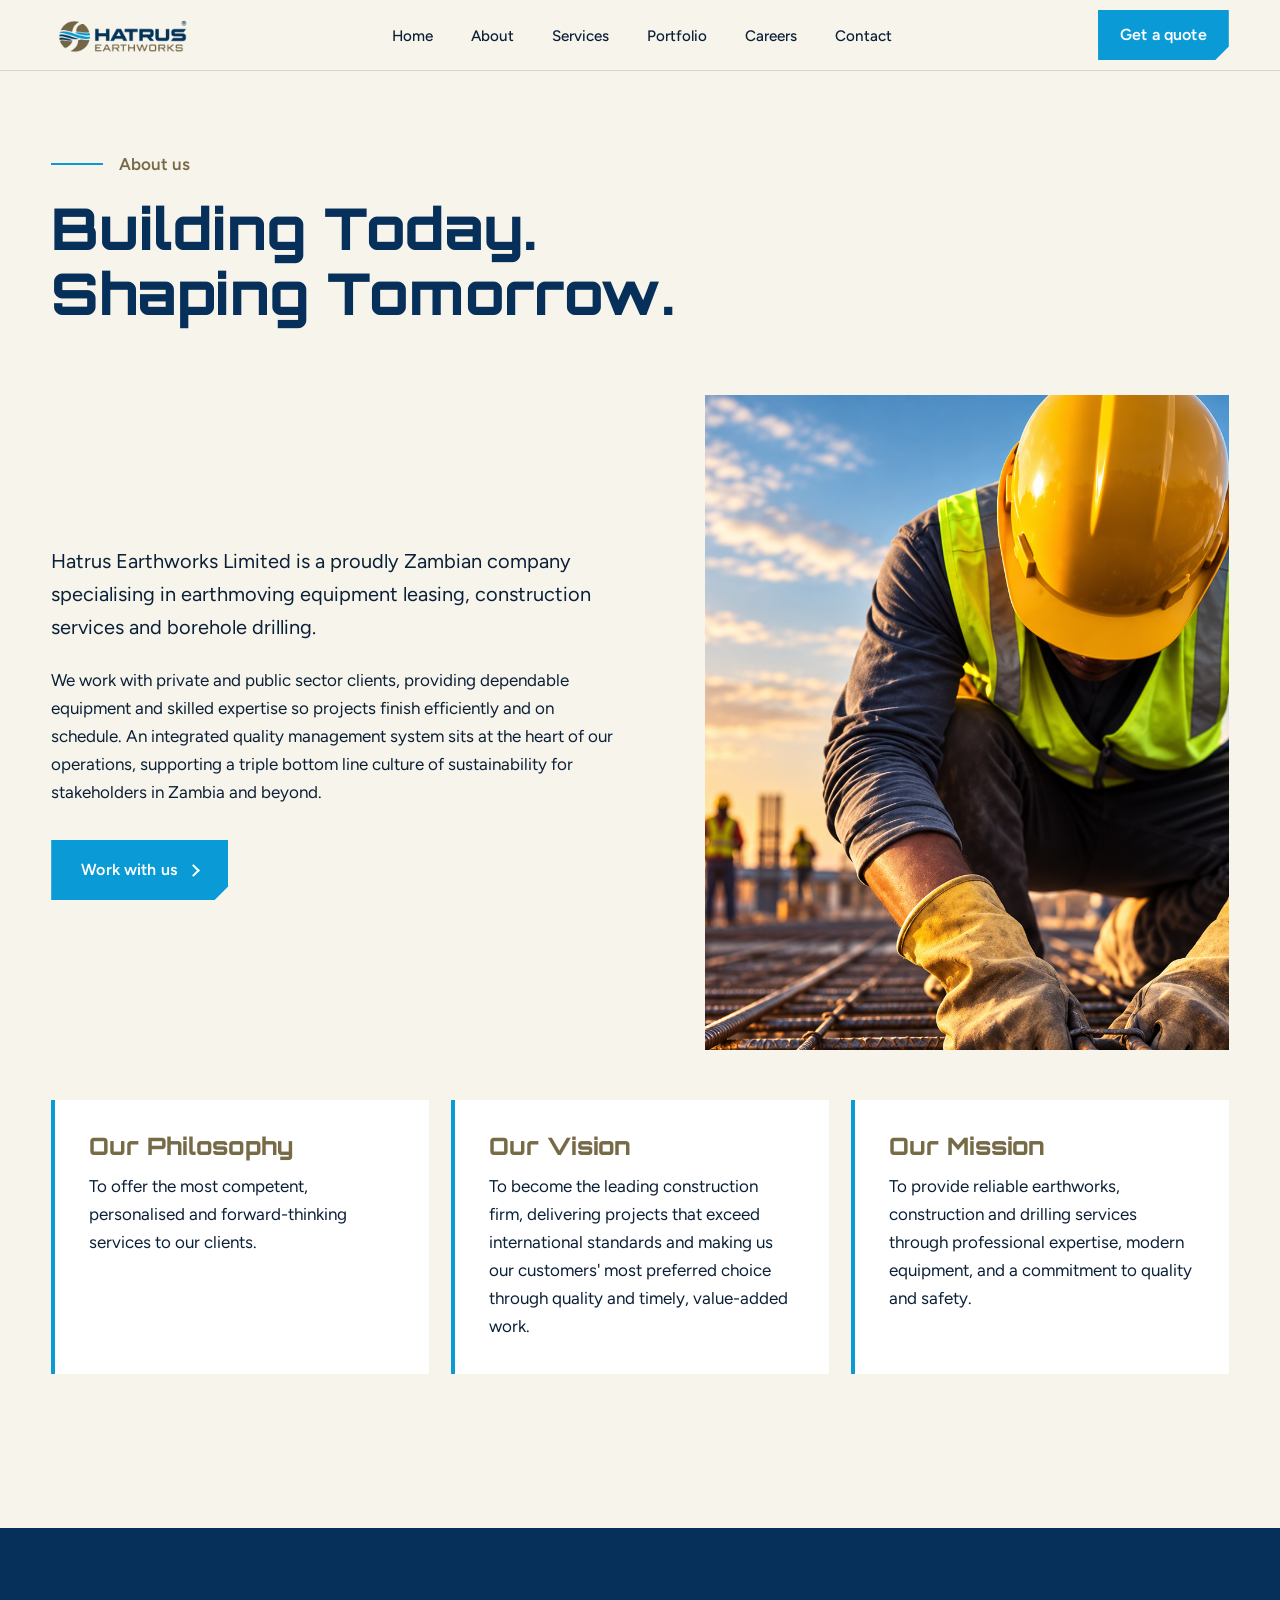
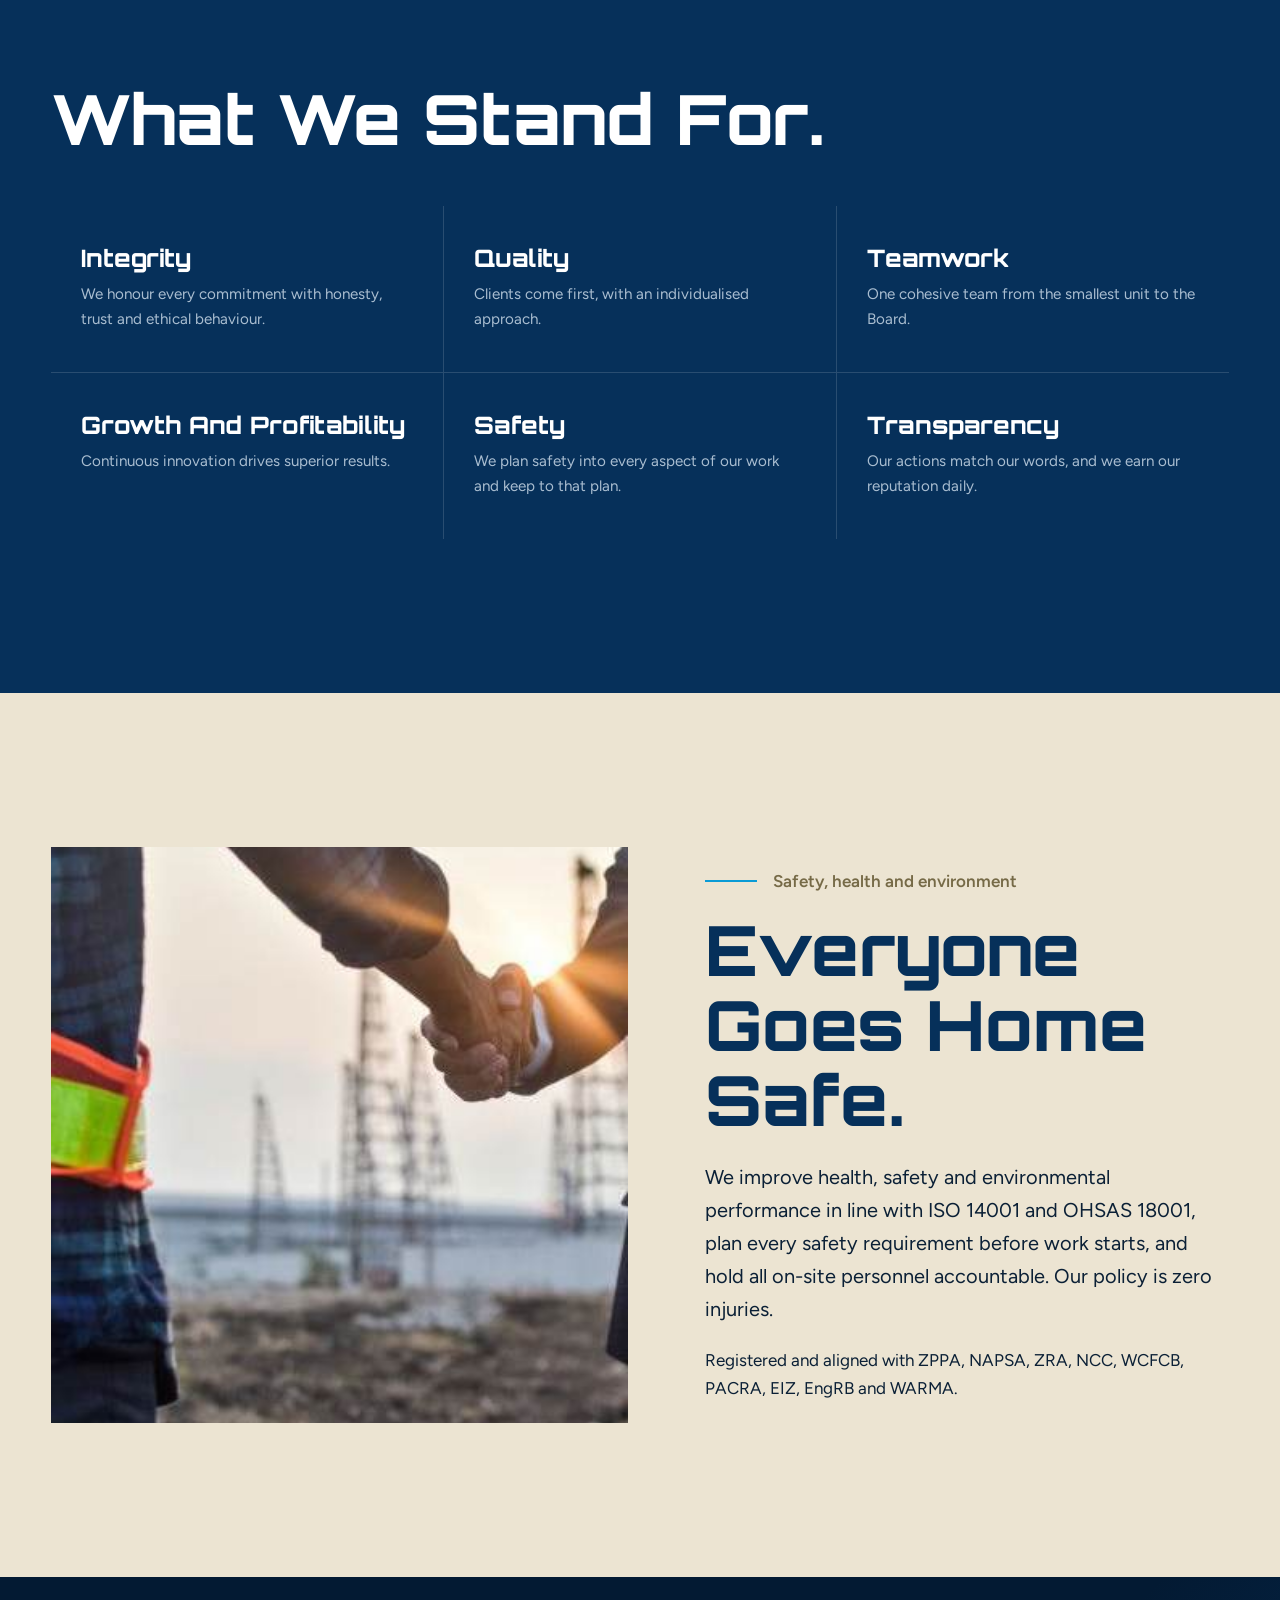
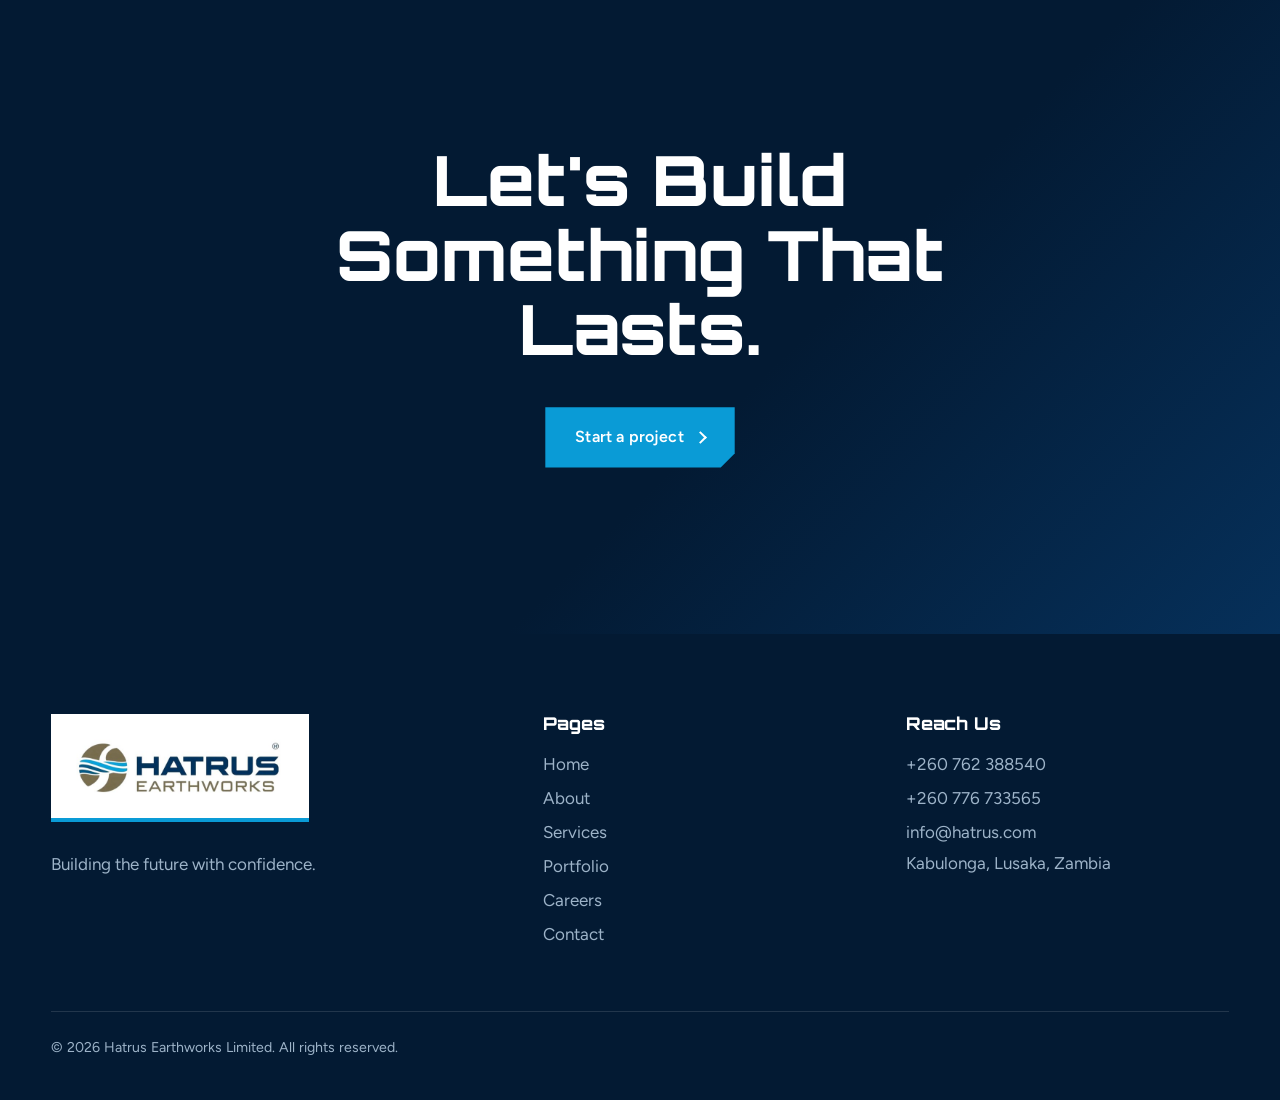
==== commit ec4925dc: "Update Hatrus website pages and imagery" ====
--- a/about.html
+++ b/about.html
@@ -5,9 +5,9 @@
 <meta name="description" content="Hatrus Earthworks Limited is a Zambian earthworks, construction, borehole drilling and plant hire company in Lusaka. Roads, storm drains, buildings and water supply, delivered safely and on time.">
 <meta name="keywords" content="earthworks Zambia, civil engineering Lusaka, borehole drilling Zambia, plant hire Lusaka, excavator hire, road construction Zambia, storm drains, construction company Lusaka, geophysical water survey, Hatrus Earthworks">
 <meta property="og:title" content="Hatrus Earthworks | Building the Future with Confidence"><meta property="og:type" content="website"><meta name="theme-color" content="#031a33">
-<link rel="icon" href="[data-uri]">
+<link rel="icon" href="[data-uri]"><link rel="icon" type="image/webp" href="images/hatrus-mark.webp">
 <link rel="preconnect" href="https://fonts.googleapis.com"><link rel="preconnect" href="https://fonts.gstatic.com" crossorigin>
-<link href="https://fonts.googleapis.com/css2?family=Bricolage+Grotesque:opsz,wght@12..96,400;12..96,600;12..96,800&family=Figtree:wght@400;500&display=swap" rel="stylesheet">
+<link href="https://fonts.googleapis.com/css2?family=Orbitron:wght@400;600;800&family=Figtree:wght@400;500&display=swap" rel="stylesheet">
 <script type="application/ld+json">{"@context":"https://schema.org","@type":"GeneralContractor","name":"Hatrus Earthworks Limited","email":"info@hatrus.com","telephone":"+260762388540","address":{"@type":"PostalAddress","streetAddress":"Plot 6 Roan Rd, Selby Tower House 2nd Floor, Suite 12, Kabulonga","addressLocality":"Lusaka","addressCountry":"ZM"},"areaServed":"Zambia","makesOffer":["Earthworks","Civil construction","Borehole drilling","Plant hire","Road works"]}</script>
 <script>if(new URLSearchParams(location.search).get("transition")==="1")document.documentElement.classList.add("transition-in");</script>
 <link rel="stylesheet" href="assets/css/styles.css">
@@ -16,16 +16,16 @@
 <div id="bar"></div><div id="curtain" aria-hidden="true"><div class="hole"></div><div class="lg"><img src="[data-uri]" alt=""><svg viewBox="0 0 240 36"><path stroke="#0a9bd6" d="M0 8C40-4 80 20 120 8S200-4 240 8"/><path stroke="#06305a" d="M0 18C40 6 80 30 120 18S200 6 240 18"/><path stroke="#766a47" d="M0 28C40 16 80 40 120 28S200 16 240 28"/></svg><span id="nm"></span></div></div>
 <div id="load" aria-hidden="true"><div class="hole"></div><div class="lg"><img src="[data-uri]" alt=""><svg viewBox="0 0 240 36"><path stroke="#0a9bd6" d="M0 8C40-4 80 20 120 8S200-4 240 8"/><path stroke="#06305a" d="M0 18C40 6 80 30 120 18S200 6 240 18"/><path stroke="#766a47" d="M0 28C40 16 80 40 120 28S200 16 240 28"/></svg><div class="wm"><b>HATRUS</b><i>EARTHWORKS</i></div><span class="tl">Building the future with confidence</span><div class="pb"><i id="pi"></i></div><b id="pc">0%</b></div></div>
 <nav aria-label="Main"><a class="logo" href="index.html" aria-label="Hatrus Earthworks home"><img src="[data-uri]" alt="Hatrus Earthworks logo"></a>
-<ul id="menu"><li><a href="index.html">Home</a></li><li><a href="about.html">About</a></li><li><a href="services.html">Services</a></li><li><a href="portfolio.html">Portfolio</a></li><li><a href="contact.html">Contact</a></li></ul>
+<ul id="menu"><li><a href="index.html">Home</a></li><li><a href="about.html">About</a></li><li><a href="services.html">Services</a></li><li><a href="portfolio.html">Portfolio</a></li><li><a href="careers.html">Careers</a></li><li><a href="contact.html">Contact</a></li></ul>
 <a class="btn sm" href="contact.html">Get a quote</a><button id="burger" aria-label="Menu">Menu</button></nav>
 <main>
 <div class="w pg"><span class="tag">About us</span><h1>Building today. Shaping tomorrow.</h1></div>
-<section class="s" style="padding-top:70px"><div class="w two"><div><p class="lead">Hatrus Earthworks Limited is a proudly Zambian company specialising in earthmoving equipment leasing, construction services and borehole drilling.</p><p style="margin-top:22px;max-width:36em">We work with private and public sector clients, providing dependable equipment and skilled expertise so projects finish efficiently and on schedule. An integrated quality management system sits at the heart of our operations, supporting a triple bottom line culture of sustainability for stakeholders in Zambia and beyond.</p><a class="btn" style="margin-top:34px" href="contact.html">Work with us <i></i></a></div><div class="ph rv" style="aspect-ratio:4/5"><img src="[data-uri]" alt="Site worker tying steel reinforcement" loading="lazy"></div></div>
+<section class="s" style="padding-top:70px"><div class="w two"><div><p class="lead">Hatrus Earthworks Limited is a proudly Zambian company specialising in earthmoving equipment leasing, construction services and borehole drilling.</p><p style="margin-top:22px;max-width:36em">We work with private and public sector clients, providing dependable equipment and skilled expertise so projects finish efficiently and on schedule. An integrated quality management system sits at the heart of our operations, supporting a triple bottom line culture of sustainability for stakeholders in Zambia and beyond.</p><a class="btn" style="margin-top:34px" href="contact.html">Work with us <i></i></a></div><div class="ph rv" style="aspect-ratio:4/5"><img src="images/about_image.png" alt="Site worker tying steel reinforcement" loading="lazy"></div></div>
 <div class="w mvv"><div><h3>Our philosophy</h3><p>To offer the most competent, personalised and forward-thinking services to our clients.</p></div><div><h3>Our vision</h3><p>To become the leading construction firm, delivering projects that exceed international standards and making us our customers' most preferred choice through quality and timely, value-added work.</p></div><div><h3>Our mission</h3><p>To provide reliable earthworks, construction and drilling services through professional expertise, modern equipment, and a commitment to quality and safety.</p></div></div></section>
 <section class="s dark"><div class="w"><h2>What we stand for.</h2><div class="vals" id="vals"></div></div></section>
 <section class="s sandbg"><div class="w two"><div class="ph rv" style="aspect-ratio:1"><img src="[data-uri]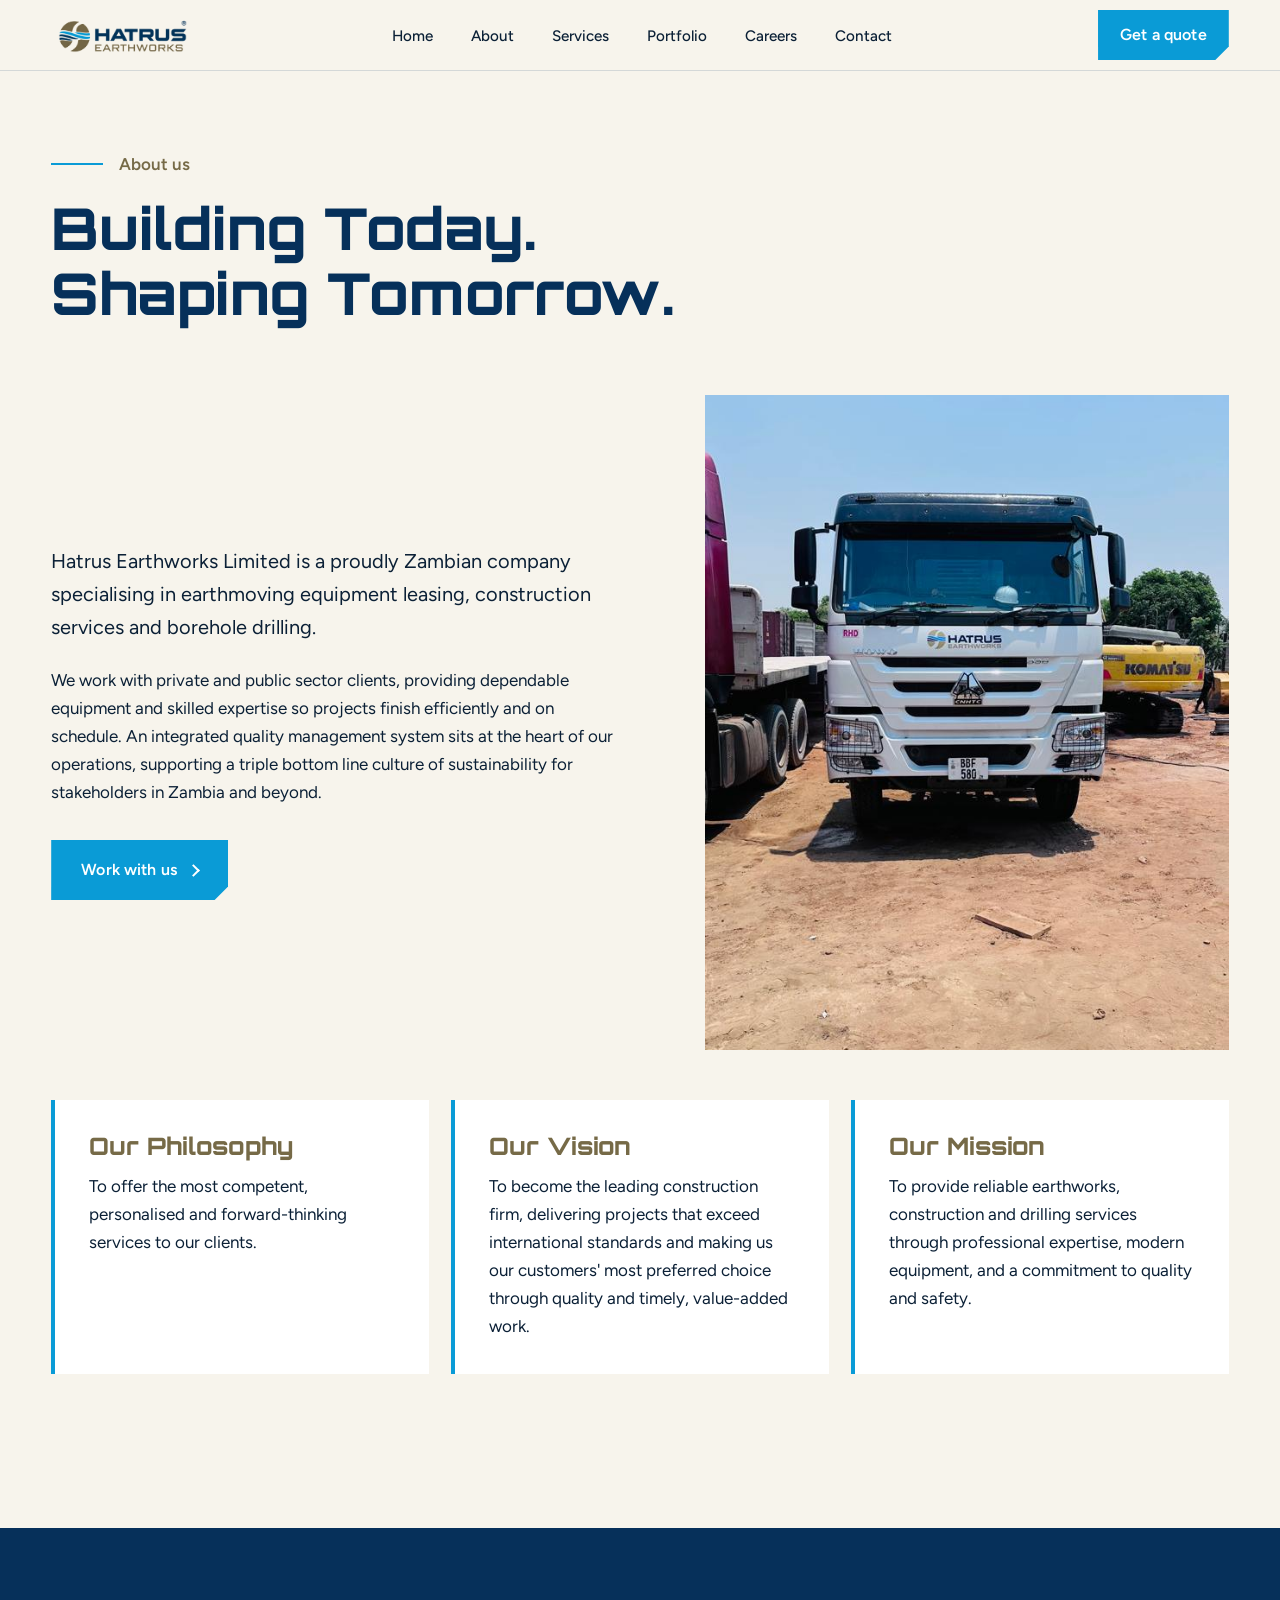
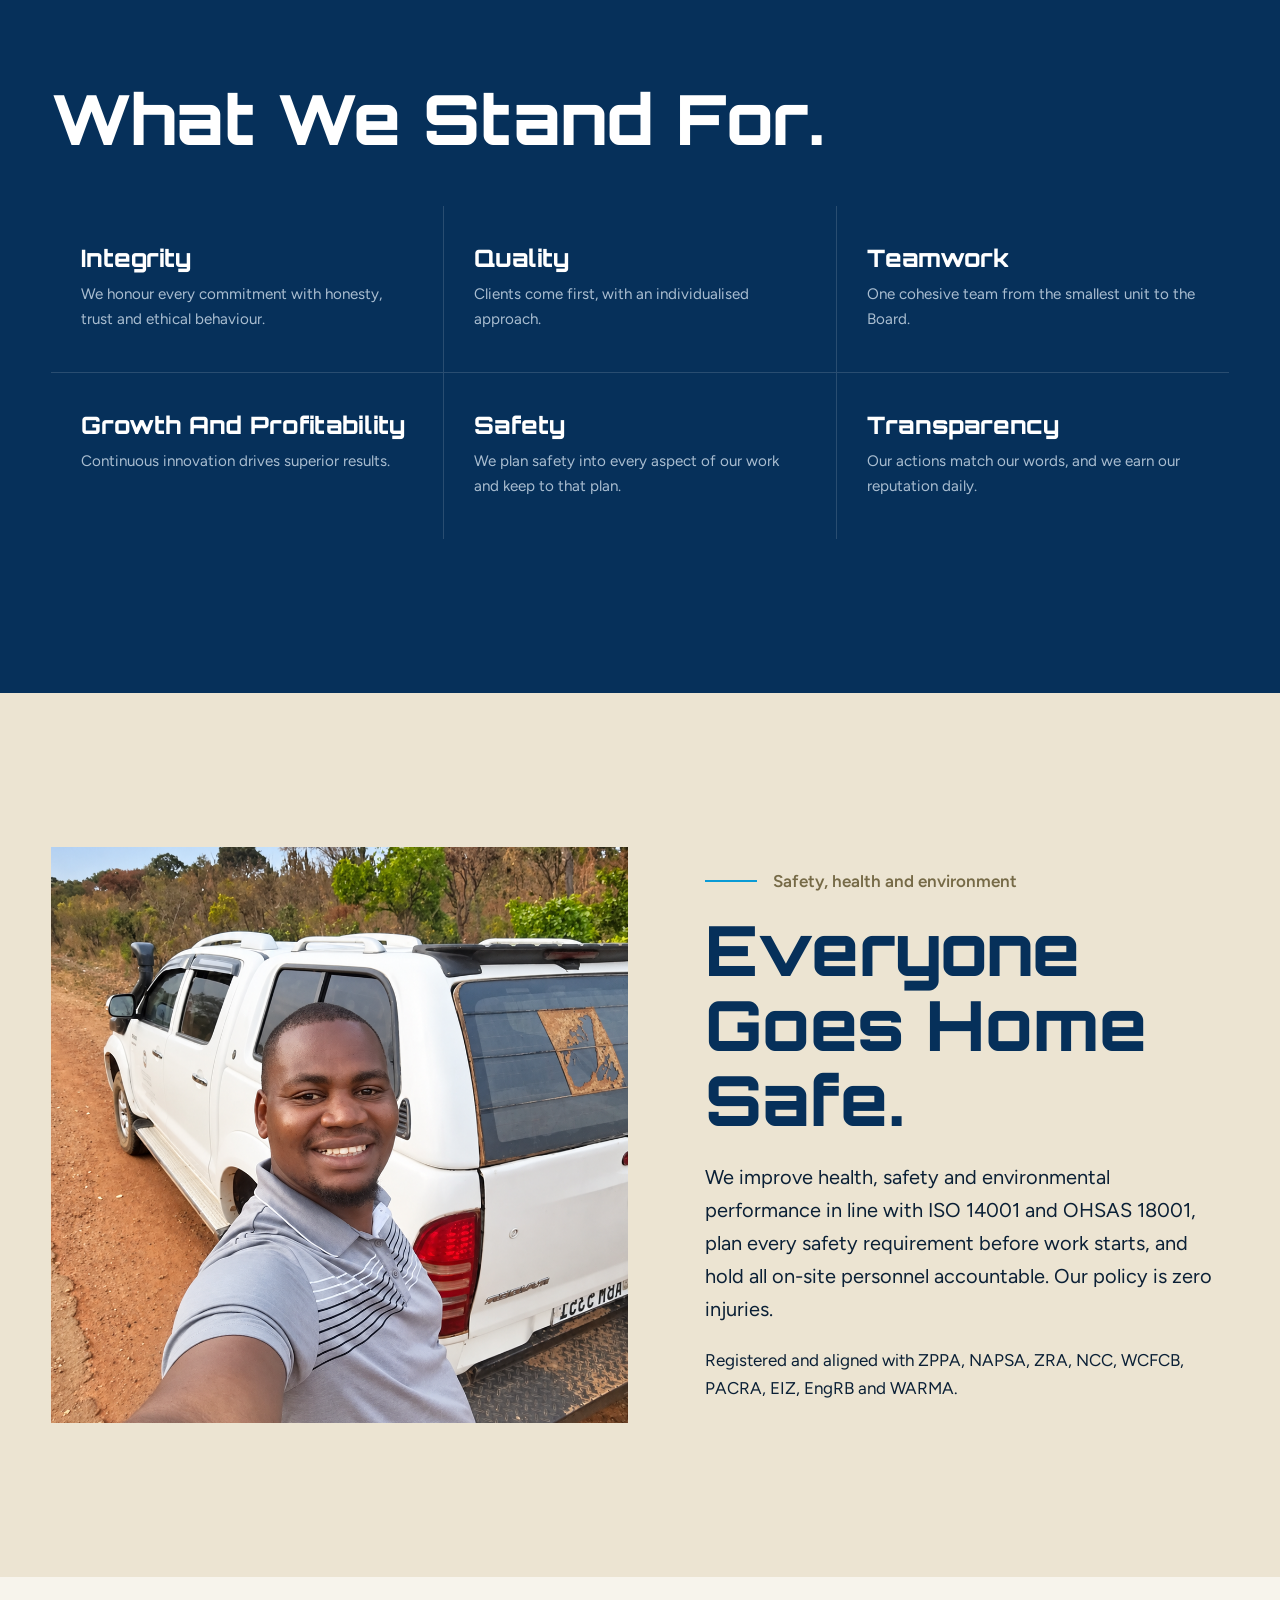
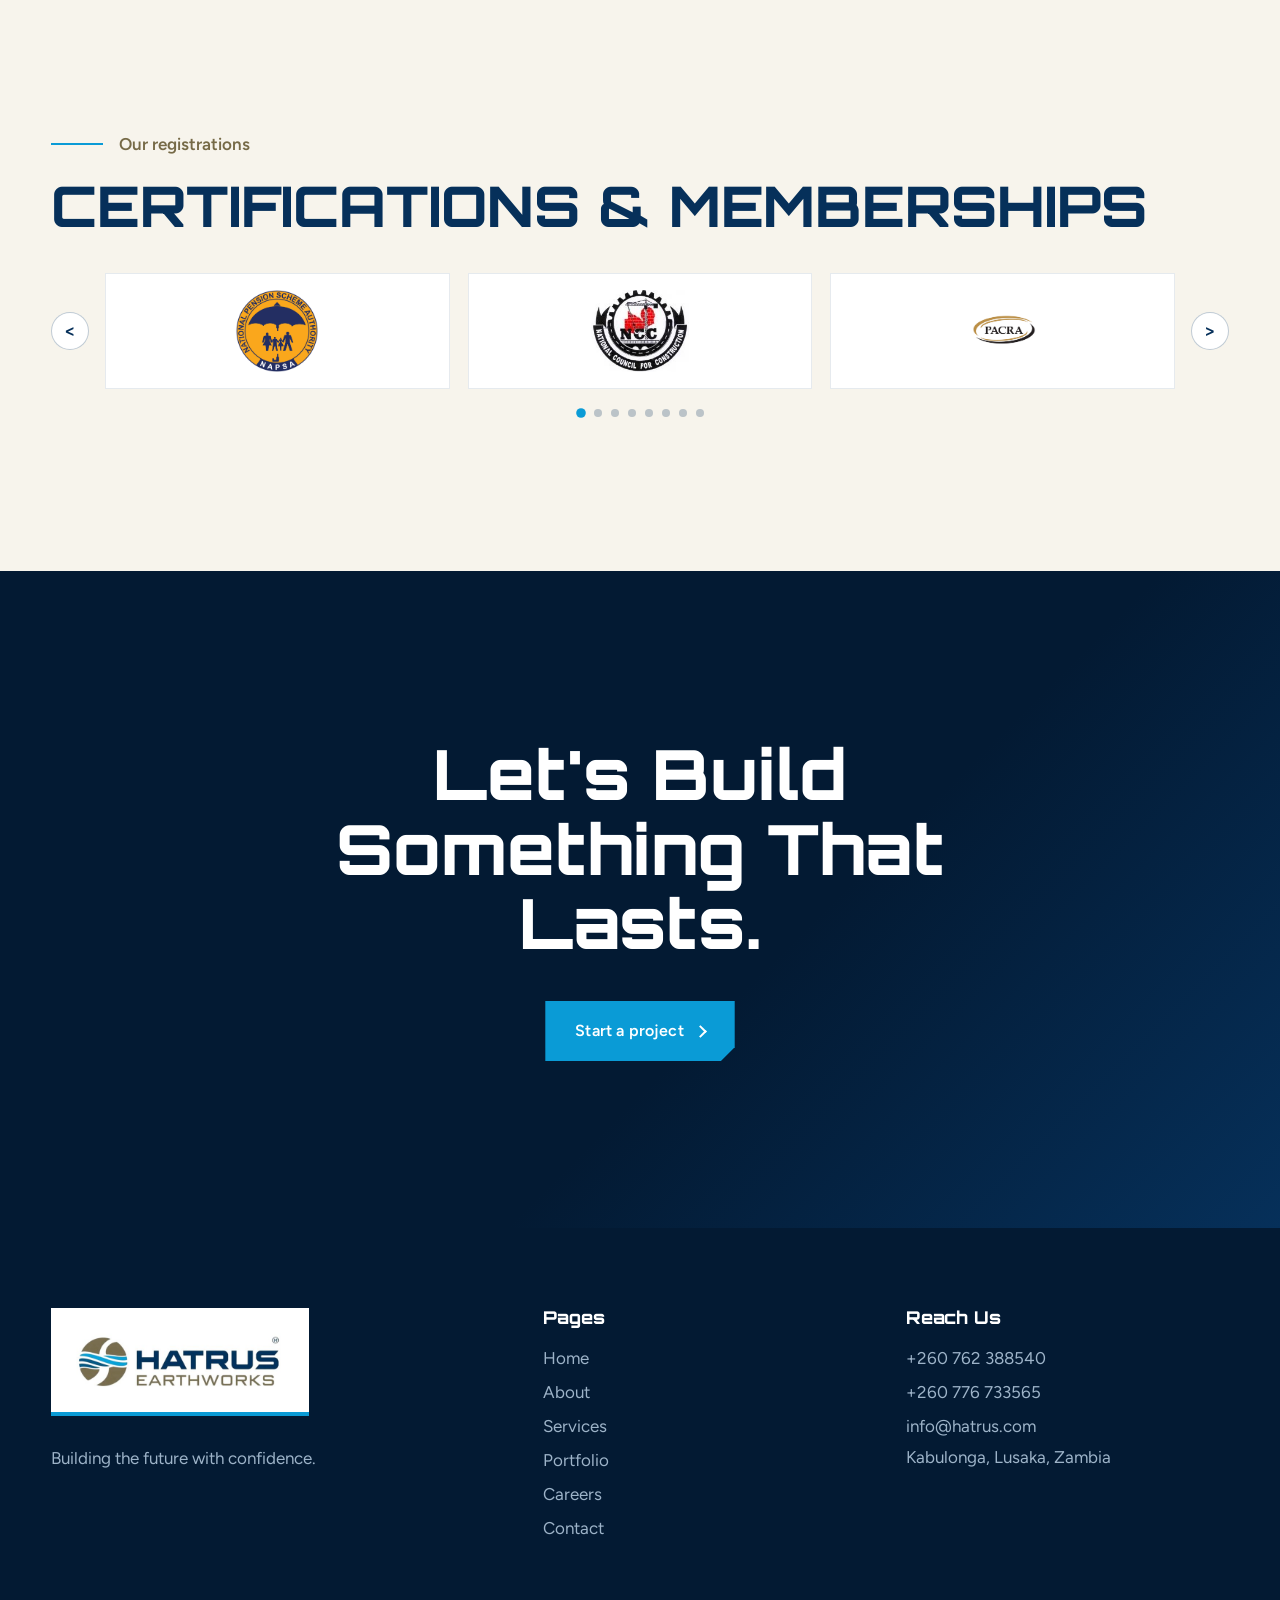
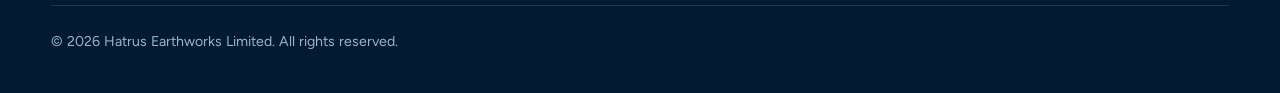
==== commit 775a4ec2: "Update service cards and certification carousel" ====
--- a/about.html
+++ b/about.html
@@ -16,14 +16,15 @@
 <div id="bar"></div><div id="curtain" aria-hidden="true"><div class="hole"></div><div class="lg"><img src="[data-uri]" alt=""><svg viewBox="0 0 240 36"><path stroke="#0a9bd6" d="M0 8C40-4 80 20 120 8S200-4 240 8"/><path stroke="#06305a" d="M0 18C40 6 80 30 120 18S200 6 240 18"/><path stroke="#766a47" d="M0 28C40 16 80 40 120 28S200 16 240 28"/></svg><span id="nm"></span></div></div>
 <div id="load" aria-hidden="true"><div class="hole"></div><div class="lg"><img src="[data-uri]" alt=""><svg viewBox="0 0 240 36"><path stroke="#0a9bd6" d="M0 8C40-4 80 20 120 8S200-4 240 8"/><path stroke="#06305a" d="M0 18C40 6 80 30 120 18S200 6 240 18"/><path stroke="#766a47" d="M0 28C40 16 80 40 120 28S200 16 240 28"/></svg><div class="wm"><b>HATRUS</b><i>EARTHWORKS</i></div><span class="tl">Building the future with confidence</span><div class="pb"><i id="pi"></i></div><b id="pc">0%</b></div></div>
 <nav aria-label="Main"><a class="logo" href="index.html" aria-label="Hatrus Earthworks home"><img src="[data-uri]" alt="Hatrus Earthworks logo"></a>
-<ul id="menu"><li><a href="index.html">Home</a></li><li><a href="about.html">About</a></li><li><a href="services.html">Services</a></li><li><a href="portfolio.html">Portfolio</a></li><li><a href="careers.html">Careers</a></li><li><a href="contact.html">Contact</a></li></ul>
+<ul id="menu"><li><a href="index.html">Home</a></li><li><a href="about.html">About</a></li><li><a href="services.html">Services</a></li><li><a href="portfolio.html">Portfolio</a></li><li><a href="careers.html">Careers</a></li><li><a href="contact.html">Contact</a></li><li class="mobile-quote"><a class="btn sm" href="contact.html">Get a quote <i></i></a></li></ul>
 <a class="btn sm" href="contact.html">Get a quote</a><button id="burger" aria-label="Menu">Menu</button></nav>
 <main>
 <div class="w pg"><span class="tag">About us</span><h1>Building today. Shaping tomorrow.</h1></div>
-<section class="s" style="padding-top:70px"><div class="w two"><div><p class="lead">Hatrus Earthworks Limited is a proudly Zambian company specialising in earthmoving equipment leasing, construction services and borehole drilling.</p><p style="margin-top:22px;max-width:36em">We work with private and public sector clients, providing dependable equipment and skilled expertise so projects finish efficiently and on schedule. An integrated quality management system sits at the heart of our operations, supporting a triple bottom line culture of sustainability for stakeholders in Zambia and beyond.</p><a class="btn" style="margin-top:34px" href="contact.html">Work with us <i></i></a></div><div class="ph rv" style="aspect-ratio:4/5"><img src="images/about_image.png" alt="Site worker tying steel reinforcement" loading="lazy"></div></div>
+<section class="s" style="padding-top:70px"><div class="w two"><div><p class="lead">Hatrus Earthworks Limited is a proudly Zambian company specialising in earthmoving equipment leasing, construction services and borehole drilling.</p><p style="margin-top:22px;max-width:36em">We work with private and public sector clients, providing dependable equipment and skilled expertise so projects finish efficiently and on schedule. An integrated quality management system sits at the heart of our operations, supporting a triple bottom line culture of sustainability for stakeholders in Zambia and beyond.</p><a class="btn" style="margin-top:34px" href="contact.html">Work with us <i></i></a></div><div class="ph rv" style="aspect-ratio:4/5"><img src="images/IMG-20261020-WA0007.jpg" alt="Hatrus truck and excavator at the equipment yard" loading="lazy"></div></div>
 <div class="w mvv"><div><h3>Our philosophy</h3><p>To offer the most competent, personalised and forward-thinking services to our clients.</p></div><div><h3>Our vision</h3><p>To become the leading construction firm, delivering projects that exceed international standards and making us our customers' most preferred choice through quality and timely, value-added work.</p></div><div><h3>Our mission</h3><p>To provide reliable earthworks, construction and drilling services through professional expertise, modern equipment, and a commitment to quality and safety.</p></div></div></section>
 <section class="s dark"><div class="w"><h2>What we stand for.</h2><div class="vals" id="vals"></div></div></section>
-<section class="s sandbg"><div class="w two"><div class="ph rv" style="aspect-ratio:1"><img src="[data-uri]" alt="Handshake between client and contractor" loading="lazy"></div><div><span class="tag">Safety, health and environment</span><h2>Everyone goes home safe.</h2><p class="lead" style="margin-top:24px">We improve health, safety and environmental performance in line with ISO 14001 and OHSAS 18001, plan every safety requirement before work starts, and hold all on-site personnel accountable. Our policy is zero injuries.</p><p style="margin-top:20px">Registered and aligned with ZPPA, NAPSA, ZRA, NCC, WCFCB, PACRA, EIZ, EngRB and WARMA.</p></div></div></section>
+<section class="s sandbg"><div class="w two"><div class="ph rv" style="aspect-ratio:1"><img src="images/rig_4.png" alt="Drilling rig on site" loading="lazy"></div><div><span class="tag">Safety, health and environment</span><h2>Everyone goes home safe.</h2><p class="lead" style="margin-top:24px">We improve health, safety and environmental performance in line with ISO 14001 and OHSAS 18001, plan every safety requirement before work starts, and hold all on-site personnel accountable. Our policy is zero injuries.</p><p style="margin-top:20px">Registered and aligned with ZPPA, NAPSA, ZRA, NCC, WCFCB, PACRA, EIZ, EngRB and WARMA.</p></div></div></section>
+<section class="s certs"><div class="w"><span class="tag">Our registrations</span><h2>CERTIFICATIONS &amp; MEMBERSHIPS</h2><div class="cert-carousel" id="certCarousel"><button class="cert-arrow" id="certPrev" type="button" aria-label="Previous logos">&lt;</button><div class="cert-window" aria-label="Certifications and memberships logos"><div class="cert-track" id="certTrack"><div class="cert-logo"><img src="images/NAPSA.png" alt="NAPSA" loading="lazy"></div><div class="cert-logo"><img src="images/NCC.jpg" alt="NCC" loading="lazy"></div><div class="cert-logo"><img src="images/PACRA.png" alt="PACRA" loading="lazy"></div><div class="cert-logo"><img src="images/WARMA.jpg" alt="WARMA" loading="lazy"></div><div class="cert-logo"><img src="images/WCFCB.png" alt="WCFCB" loading="lazy"></div><div class="cert-logo"><img src="images/ZPPA.jpg" alt="ZPPA" loading="lazy"></div><div class="cert-logo"><img src="images/ZRA.png" alt="ZRA" loading="lazy"></div><div class="cert-logo"><img src="images/EIZ.png" alt="EIZ" loading="lazy"></div></div></div><button class="cert-arrow" id="certNext" type="button" aria-label="Next logos">&gt;</button></div><div class="cert-dots" id="certDots" aria-label="Choose logo group"></div></div></section>
 <div class="cta"><div class="w"><h2>Let's build something that lasts.</h2><a class="btn" href="contact.html">Start a project <i></i></a></div></div>
 </main>
 <footer><div class="w g"><div><div class="tile"><img src="[data-uri]" alt="Hatrus Earthworks" style="height:64px"></div><p>Building the future with confidence.</p></div><div><h3>Pages</h3><a href="index.html">Home</a><a href="about.html">About</a><a href="services.html">Services</a><a href="portfolio.html">Portfolio</a><a href="careers.html">Careers</a><a href="contact.html">Contact</a></div><div><h3>Reach us</h3><a href="tel:+260762388540">+260 762 388540</a><a href="tel:+260776733565">+260 776 733565</a><a href="mailto:info@hatrus.com">info@hatrus.com</a><p>Kabulonga, Lusaka, Zambia</p></div></div><div class="w"><small>© 2026 Hatrus Earthworks Limited. All rights reserved.</small></div></footer>
--- a/assets/css/styles.css
+++ b/assets/css/styles.css
@@ -45,6 +45,7 @@
 .two{display:grid;grid-template-columns:1.1fr 1fr;gap:clamp(30px,6vw,100px);align-items:center}
 .stats{display:grid;grid-template-columns:repeat(3,1fr);gap:20px;margin-top:50px}.stats b{display:block;font:800 clamp(2.6rem,6vw,5rem)/1 'Orbitron',sans-serif;color:var(--cyan);letter-spacing:-.04em}.stats small{color:var(--earth);font-size:.95rem}
 .ph{border-radius:var(--r);overflow:hidden;position:relative;background:var(--deep)}.ph img{width:100%;height:100%;object-fit:cover;transition:transform 1.4s var(--ease)}.ph:hover img{transform:scale(1.07)}
+.excavator-card img{object-position:center 60%}
 .arch{border-radius:999px 999px var(--r) var(--r);aspect-ratio:3/4}
 .rv{clip-path:inset(0 0 100% 0);transition:clip-path 1.3s var(--ease)}.rv.in{clip-path:inset(0)}
 .fd{opacity:0;transform:translateY(34px);transition:1s var(--ease)}.fd.in{opacity:1;transform:none}
@@ -61,6 +62,8 @@
 .srow{display:grid;grid-template-columns:1fr 1fr;gap:clamp(24px,5vw,80px);align-items:center;margin-bottom:clamp(60px,9vw,130px)}.srow:nth-child(even) .ph{order:2}.srow .ph{aspect-ratio:5/4}
 .srow ul{margin:20px 0 28px;padding:0;list-style:none;columns:2;gap:20px}.srow li{padding:9px 0;border-bottom:1px solid rgba(6,48,90,.15);break-inside:avoid;font-size:.97rem}
 .vals{display:grid;grid-template-columns:repeat(auto-fit,minmax(250px,1fr));gap:2px;margin-top:50px;background:rgba(255,255,255,.18);border-radius:var(--r);overflow:hidden}.vals div{background:var(--navy);padding:34px 30px;transition:background .4s}.vals div:hover{background:var(--deep)}.vals p{font-size:.95rem;color:#a9bdd0;margin-top:10px}
+.certs h2{font-size:clamp(2rem,4.5vw,3.5rem);margin-top:8px}.cert-carousel{display:flex;align-items:center;gap:16px;margin-top:36px}.cert-window{overflow:hidden;flex:1;min-width:0}.cert-track{display:flex;gap:18px;width:100%;transition:transform .45s ease}.cert-logo{flex:0 0 calc((100% - 36px)/3);height:116px;padding:16px 22px;background:#fff;border:1px solid rgba(6,48,90,.1);display:flex;align-items:center;justify-content:center;overflow:hidden}.cert-logo img{display:block;width:auto;height:auto;max-width:100%;max-height:100%;object-fit:contain}.cert-arrow{width:38px;height:38px;flex:none;border:1px solid rgba(6,48,90,.25);border-radius:50%;background:#fff;color:var(--navy);font:500 1.35rem/1 Figtree,sans-serif;cursor:pointer;transition:background .2s,color .2s}.cert-arrow:hover{background:var(--navy);color:#fff}.cert-dots{display:flex;justify-content:center;gap:9px;margin-top:20px}.cert-dot{width:8px;height:8px;padding:0;border:0;border-radius:50%;background:rgba(6,48,90,.25);cursor:pointer}.cert-dot[aria-current="true"]{background:var(--cyan);transform:scale(1.2)}
+@media(max-width:620px){.cert-carousel{gap:8px}.cert-arrow{width:30px;height:30px}.cert-logo{height:88px;padding:8px}}
 .mvv{display:grid;grid-template-columns:repeat(auto-fit,minmax(260px,1fr));gap:22px;margin-top:50px}.mvv div{background:#fff;border-radius:var(--r);padding:34px}.mvv h3{color:var(--earth);margin-bottom:12px}
 .gal{columns:3 280px;column-gap:20px;margin-top:50px}.gal figure{break-inside:avoid;margin-bottom:20px;position:relative;border-radius:var(--r);overflow:hidden}.gal img{width:100%;transition:transform 1.4s var(--ease)}.gal figure:hover img{transform:scale(1.06)}
 .gal figcaption{position:absolute;left:0;right:0;bottom:0;padding:60px 24px 22px;background:linear-gradient(transparent,rgba(3,26,51,.88));color:#fff;transform:translateY(40%);opacity:0;transition:.6s var(--ease)}.gal figure:hover figcaption{transform:none;opacity:1}.gal figcaption b{font:800 1.3rem 'Orbitron',sans-serif;display:block}
@@ -143,7 +146,7 @@
 .srow:nth-child(even) .comp{order:2;padding:0 0 16% 16%}.srow:nth-child(even) .comp:before{left:auto;right:-22px}.srow:nth-child(even) .comp .d{right:auto;left:0}
 .srow .d img{scale:1.6;object-position:80% 60%}
 @media(max-width:860px){.strip{flex-wrap:wrap;height:auto}.strip button{flex:1 1 48%;height:200px}.strip button:hover{flex:1 1 48%}.srow:nth-child(even) .comp{order:0}}
-.svc.big{margin-top:0;grid-template-columns:repeat(3,1fr);gap:24px}.card.big .ph{aspect-ratio:3/2}.card.big .ph b{position:absolute;left:0;bottom:0;right:0;z-index:2;padding:40px 22px 18px;color:#fff;font:800 1.45rem/1.1 'Orbitron',sans-serif;letter-spacing:-.02em}
+.svc.big{margin-top:0;grid-template-columns:repeat(3,1fr);gap:24px}.card.big .ph{aspect-ratio:3/2}.card.big .t h3{font:800 1.15rem/1.3 'Orbitron',sans-serif;color:var(--navy);margin:0 0 14px}
 .card.big .t{display:flex;flex-direction:column;flex:1;padding:24px 26px 28px}.card.big .t p{margin:0}.card.big ul{margin-bottom:24px}.card.big .btn{margin-top:auto;align-self:flex-start}
 @media(max-width:1000px){.svc.big{grid-template-columns:repeat(2,1fr)}}@media(max-width:620px){.svc.big{grid-template-columns:1fr}}
 @media(max-width:620px){.svc#svcHome{grid-template-columns:1fr}}
@@ -356,6 +359,10 @@
 /* Show image colors without the navy tint overlays. */
 .hero .orb:after,.ph:after,.band:before,.strip button:after{background:none!important}
 
+/* Keep the groundworks photo clear while giving its white copy enough contrast. */
+.band:before{background:linear-gradient(0deg,rgba(3,26,51,.78) 0,rgba(3,26,51,.34) 52%,rgba(3,26,51,.12) 100%)!important}
+@media(max-width:860px){.band:before{background:linear-gradient(0deg,rgba(3,26,51,.86) 0,rgba(3,26,51,.4) 58%,rgba(3,26,51,.14) 100%)!important}}
+
 /* Mobile hero copy sits on a focused dark panel for clear contrast over the photo. */
 @media(max-width:860px){
 .hero .w.hc{position:relative;z-index:2;padding:0;background:none;border:0;border-radius:0;box-shadow:none}
@@ -389,3 +396,5 @@
 .careers-status{border-left:3px solid var(--cyan);padding:10px 0 10px clamp(22px,4vw,42px)}
 .careers-status h2{margin:20px 0;font-size:clamp(2rem,3.6vw,3.1rem);line-height:1.12}
 @media(max-width:860px){.careers-layout{gap:42px}.careers-copy h1{font-size:clamp(2.5rem,8vw,3.7rem)}.careers-status{padding-left:22px}}
+nav ul .mobile-quote{display:none}
+@media(max-width:860px){nav ul .mobile-quote{display:block;margin-top:4px;padding-top:10px;border-top:1px solid rgba(6,48,90,.14)}nav ul .mobile-quote a.btn{display:flex;justify-content:center;width:100%;padding:13px 18px;border-radius:99px;background:var(--cyan);color:#fff;box-shadow:none}}
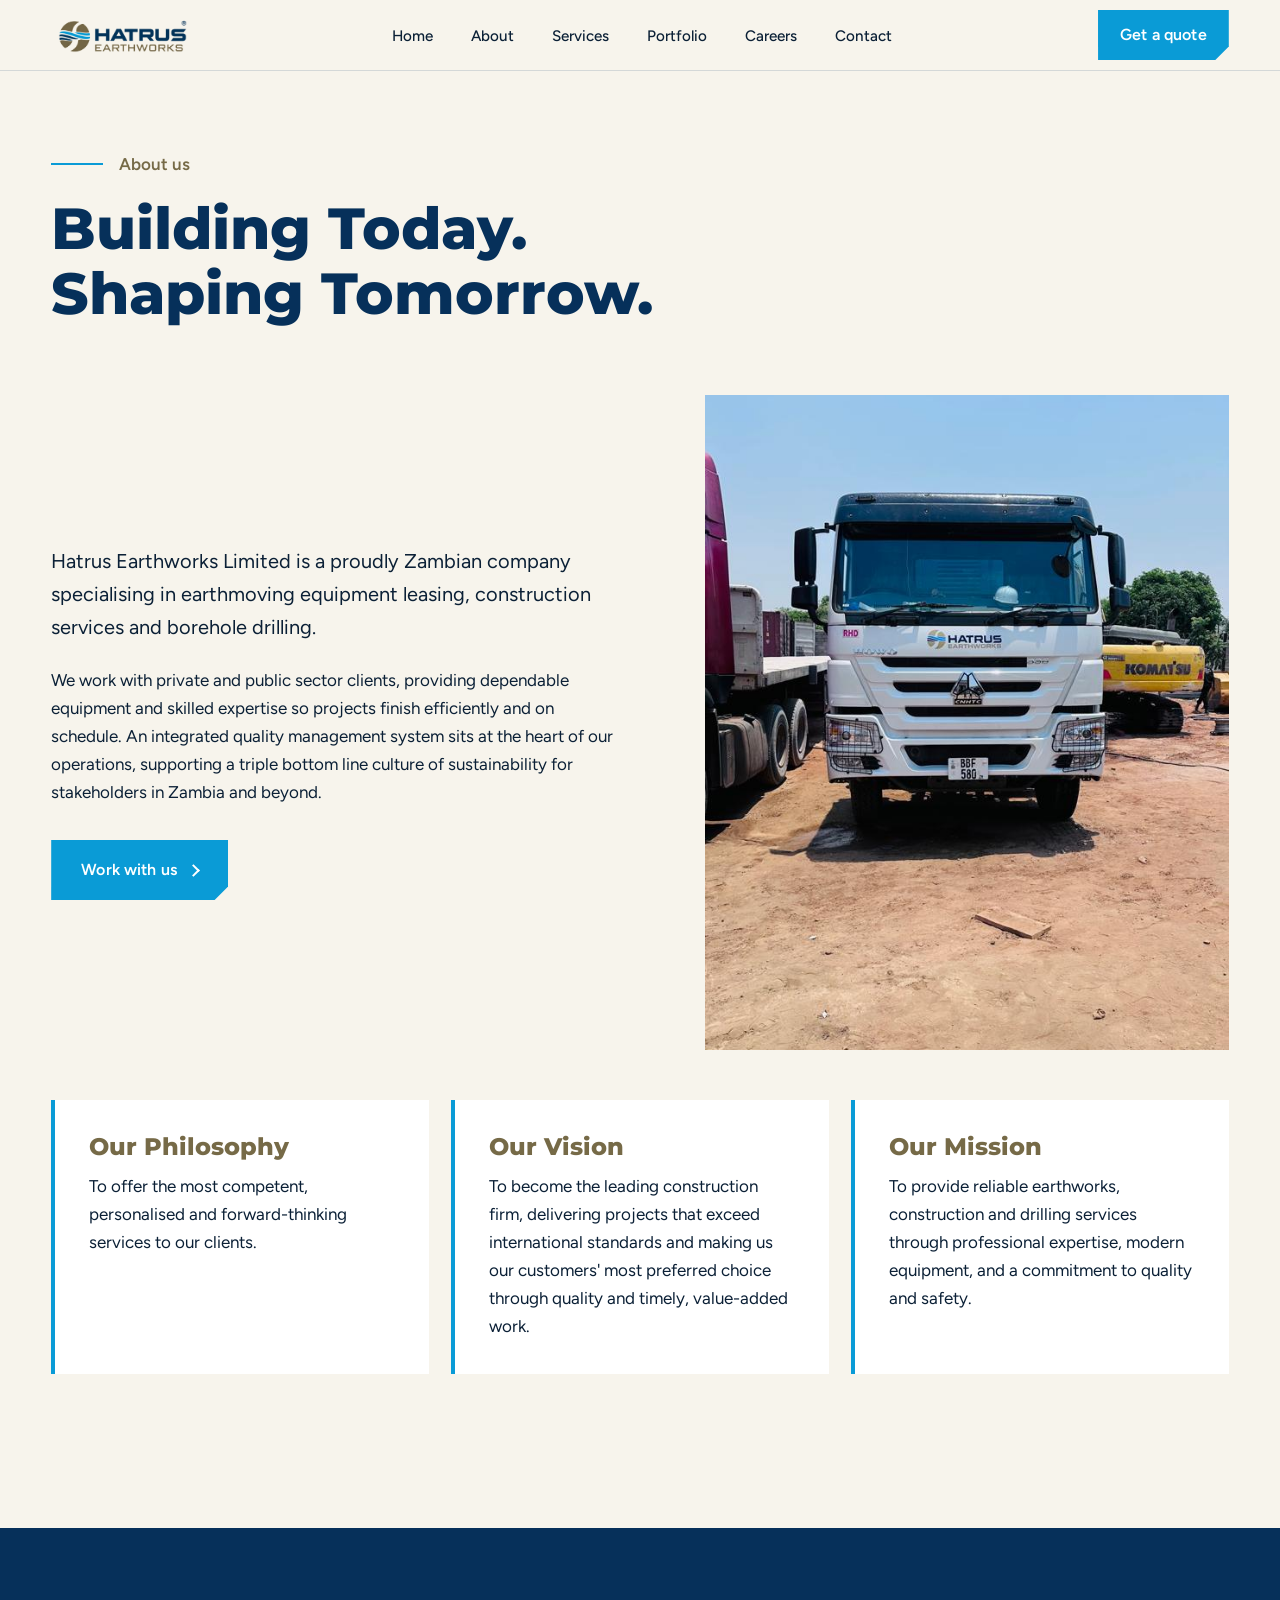
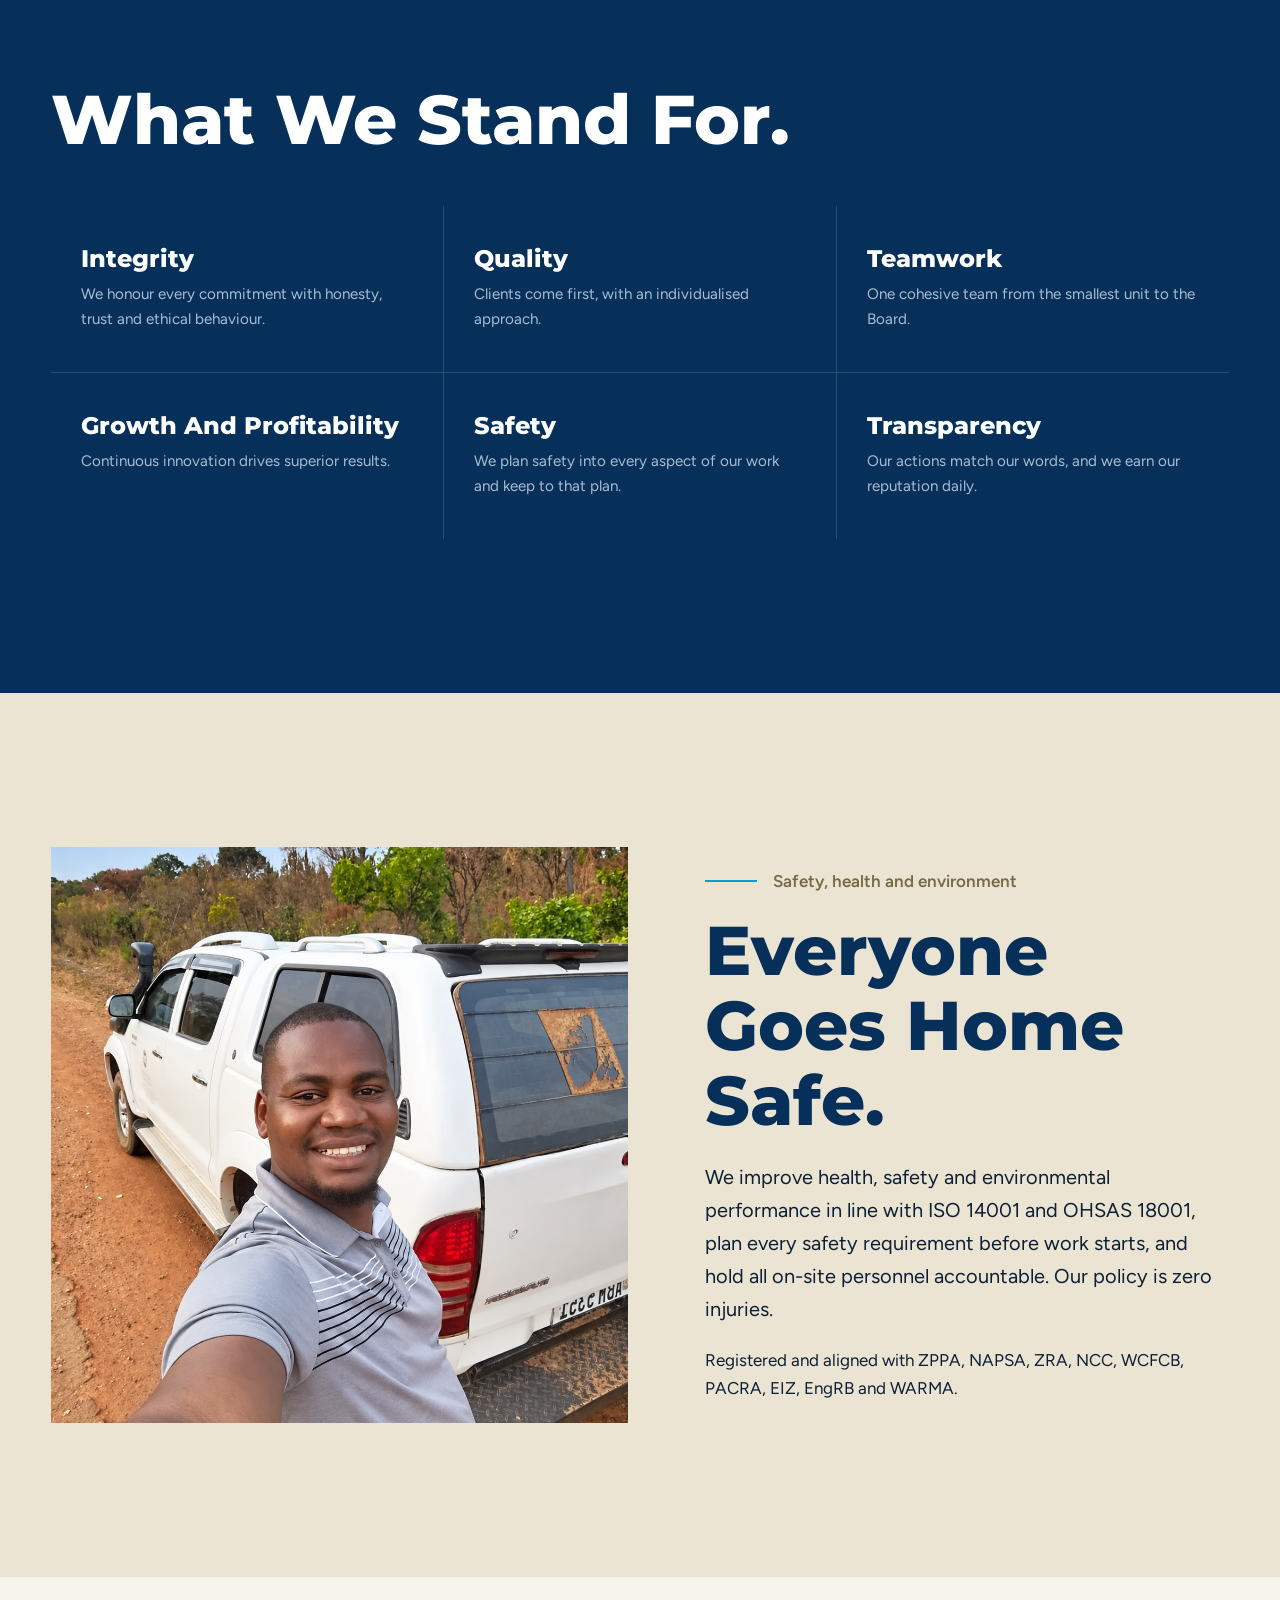
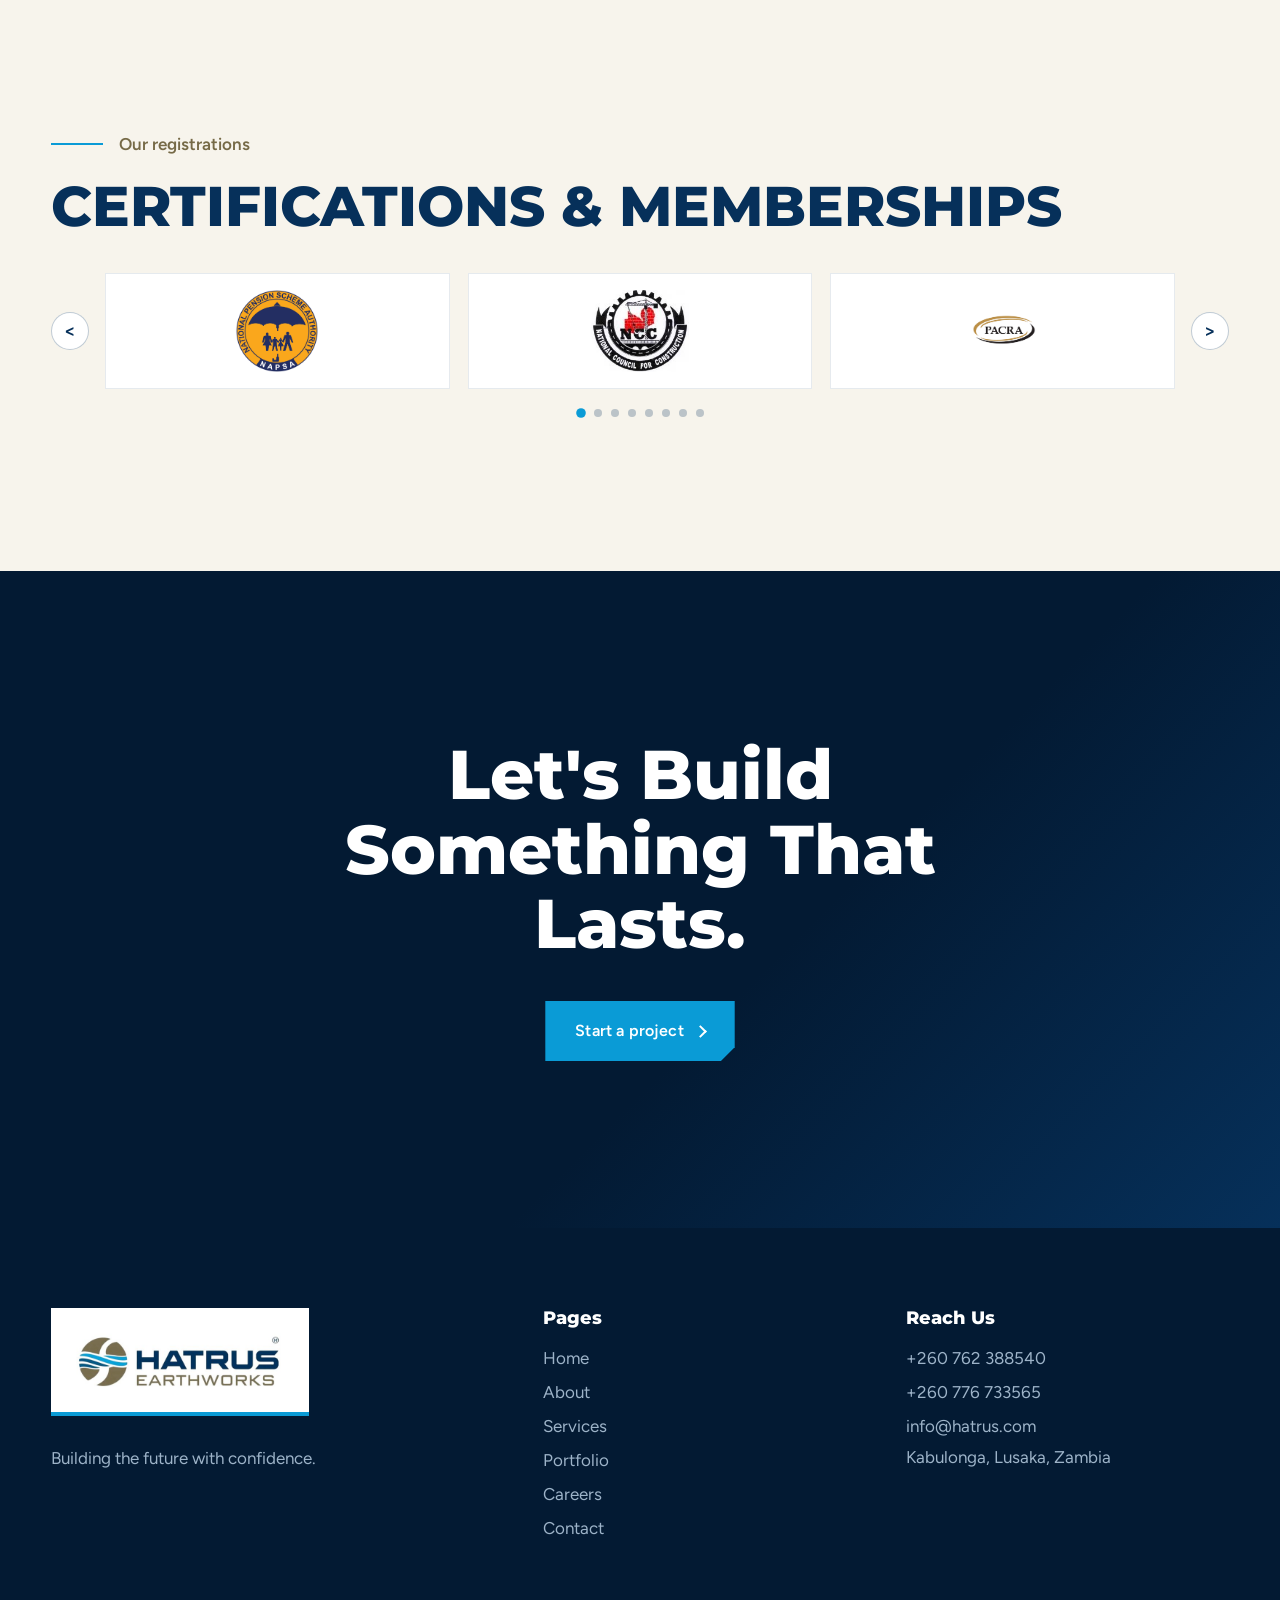
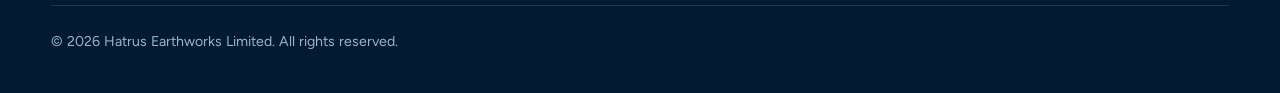
==== commit 038c7dcb: "Update site typography and contact form" ====
--- a/about.html
+++ b/about.html
@@ -7,7 +7,7 @@
 <meta property="og:title" content="Hatrus Earthworks | Building the Future with Confidence"><meta property="og:type" content="website"><meta name="theme-color" content="#031a33">
 <link rel="icon" href="[data-uri]"><link rel="icon" type="image/webp" href="images/hatrus-mark.webp">
 <link rel="preconnect" href="https://fonts.googleapis.com"><link rel="preconnect" href="https://fonts.gstatic.com" crossorigin>
-<link href="https://fonts.googleapis.com/css2?family=Orbitron:wght@400;600;800&family=Figtree:wght@400;500&display=swap" rel="stylesheet">
+<link href="https://fonts.googleapis.com/css2?family=Montserrat:wght@400;600;800&family=Figtree:wght@400;500&display=swap" rel="stylesheet">
 <script type="application/ld+json">{"@context":"https://schema.org","@type":"GeneralContractor","name":"Hatrus Earthworks Limited","email":"info@hatrus.com","telephone":"+260762388540","address":{"@type":"PostalAddress","streetAddress":"Plot 6 Roan Rd, Selby Tower House 2nd Floor, Suite 12, Kabulonga","addressLocality":"Lusaka","addressCountry":"ZM"},"areaServed":"Zambia","makesOffer":["Earthworks","Civil construction","Borehole drilling","Plant hire","Road works"]}</script>
 <script>if(new URLSearchParams(location.search).get("transition")==="1")document.documentElement.classList.add("transition-in");</script>
 <link rel="stylesheet" href="assets/css/styles.css">
--- a/assets/css/styles.css
+++ b/assets/css/styles.css
@@ -3,7 +3,7 @@
 *,*:before,*:after{box-sizing:inherit;margin:0}
 html{scroll-behavior:smooth;scroll-padding-top:90px}
 body{font:400 17px/1.65 Figtree,system-ui,sans-serif;background:var(--paper);color:var(--ink);overflow-x:hidden}
-h1,h2,h3{font-family:'Orbitron',Figtree,sans-serif;line-height:1;letter-spacing:-.035em;font-weight:800;color:var(--navy)}
+h1,h2,h3{font-family:'Montserrat',Figtree,sans-serif;line-height:1;letter-spacing:-.035em;font-weight:800;color:var(--navy)}
 h1{font-size:clamp(3rem,9vw,8.4rem)}h2{font-size:clamp(2.2rem,5.4vw,4.6rem)}h3{font-size:1.5rem;letter-spacing:-.02em}
 a{color:inherit;text-decoration:none}img{display:block;max-width:100%}
 :focus-visible{outline:3px solid var(--cyan);outline-offset:3px}
@@ -40,10 +40,10 @@
 /* sections */
 section.s{padding:clamp(80px,12vw,160px) 0}.dark{background:var(--navy);color:#dbe6f0}.dark h2,.dark h3{color:#fff}.sandbg{background:var(--sand)}
 .lead{font-size:1.25rem;max-width:36em}.tag{font-weight:500;color:var(--earth);margin-bottom:18px;display:block}
-.mq{background:var(--cyan);color:#fff;overflow:hidden;white-space:nowrap;padding:22px 0;font:800 clamp(1.4rem,3vw,2.4rem)/1 'Orbitron',sans-serif;letter-spacing:-.02em}
+.mq{background:var(--cyan);color:#fff;overflow:hidden;white-space:nowrap;padding:22px 0;font:800 clamp(1.4rem,3vw,2.4rem)/1 'Montserrat',sans-serif;letter-spacing:-.02em}
 .mq div{display:inline-block;animation:mq 30s linear infinite}.mq span{margin:0 28px;opacity:.55}@keyframes mq{to{transform:translateX(-50%)}}
 .two{display:grid;grid-template-columns:1.1fr 1fr;gap:clamp(30px,6vw,100px);align-items:center}
-.stats{display:grid;grid-template-columns:repeat(3,1fr);gap:20px;margin-top:50px}.stats b{display:block;font:800 clamp(2.6rem,6vw,5rem)/1 'Orbitron',sans-serif;color:var(--cyan);letter-spacing:-.04em}.stats small{color:var(--earth);font-size:.95rem}
+.stats{display:grid;grid-template-columns:repeat(3,1fr);gap:20px;margin-top:50px}.stats b{display:block;font:800 clamp(2.6rem,6vw,5rem)/1 'Montserrat',sans-serif;color:var(--cyan);letter-spacing:-.04em}.stats small{color:var(--earth);font-size:.95rem}
 .ph{border-radius:var(--r);overflow:hidden;position:relative;background:var(--deep)}.ph img{width:100%;height:100%;object-fit:cover;transition:transform 1.4s var(--ease)}.ph:hover img{transform:scale(1.07)}
 .excavator-card img{object-position:center 60%}
 .arch{border-radius:999px 999px var(--r) var(--r);aspect-ratio:3/4}
@@ -66,12 +66,12 @@
 @media(max-width:620px){.cert-carousel{gap:8px}.cert-arrow{width:30px;height:30px}.cert-logo{height:88px;padding:8px}}
 .mvv{display:grid;grid-template-columns:repeat(auto-fit,minmax(260px,1fr));gap:22px;margin-top:50px}.mvv div{background:#fff;border-radius:var(--r);padding:34px}.mvv h3{color:var(--earth);margin-bottom:12px}
 .gal{columns:3 280px;column-gap:20px;margin-top:50px}.gal figure{break-inside:avoid;margin-bottom:20px;position:relative;border-radius:var(--r);overflow:hidden}.gal img{width:100%;transition:transform 1.4s var(--ease)}.gal figure:hover img{transform:scale(1.06)}
-.gal figcaption{position:absolute;left:0;right:0;bottom:0;padding:60px 24px 22px;background:linear-gradient(transparent,rgba(3,26,51,.88));color:#fff;transform:translateY(40%);opacity:0;transition:.6s var(--ease)}.gal figure:hover figcaption{transform:none;opacity:1}.gal figcaption b{font:800 1.3rem 'Orbitron',sans-serif;display:block}
+.gal figcaption{position:absolute;left:0;right:0;bottom:0;padding:60px 24px 22px;background:linear-gradient(transparent,rgba(3,26,51,.88));color:#fff;transform:translateY(40%);opacity:0;transition:.6s var(--ease)}.gal figure:hover figcaption{transform:none;opacity:1}.gal figcaption b{font:800 1.3rem 'Montserrat',sans-serif;display:block}
 .chips{display:flex;gap:10px;flex-wrap:wrap;margin-top:34px}.chips button{border:1.5px solid var(--navy);background:none;color:var(--navy);padding:9px 20px;border-radius:99px;font:500 .95rem Figtree;cursor:pointer;transition:.3s}.chips button.on,.chips button:hover{background:var(--navy);color:#fff}
 .cta{background:var(--deep);color:#fff;text-align:center;padding:clamp(90px,13vw,170px) 0;position:relative;overflow:hidden}.cta h2{color:#fff;max-width:11em;margin:0 auto 34px}.cta:before{content:"";position:absolute;inset:auto -10% -55% -10%;height:100%;border-radius:50%;background:radial-gradient(closest-side,rgba(10,155,214,.4),transparent)}
 .cta>*{position:relative}
 form{display:grid;gap:18px}label{display:grid;gap:6px;font-weight:500;font-size:.92rem}input,select,textarea{font:inherit;padding:16px 18px;border-radius:16px;border:1.5px solid rgba(6,48,90,.2);background:#fff;color:var(--ink);transition:.3s}input:focus,select:focus,textarea:focus{border-color:var(--cyan);outline:0;box-shadow:0 0 0 4px rgba(10,155,214,.18)}
-.info a{display:block;font:800 clamp(1.3rem,2.4vw,1.9rem)/1.3 'Orbitron',sans-serif;color:var(--navy);letter-spacing:-.02em;transition:color .3s}.info a:hover{color:var(--cyan)}.info small{display:block;color:var(--earth);margin:26px 0 4px}
+.info a{display:block;font:800 clamp(1.3rem,2.4vw,1.9rem)/1.3 'Montserrat',sans-serif;color:var(--navy);letter-spacing:-.02em;transition:color .3s}.info a:hover{color:var(--cyan)}.info small{display:block;color:var(--earth);margin:26px 0 4px}
 .tile{background:#fff;border-radius:var(--r);padding:20px;display:inline-block;margin-top:34px}.tile img{height:84px}
 .pg{padding-top:150px}.pg h1{font-size:clamp(2.8rem,8vw,7rem);max-width:10em}
 footer{background:var(--deep);color:#9db3c8;padding:80px 0 40px}footer .g{display:grid;grid-template-columns:1.4fr 1fr 1fr;gap:40px}footer h3{color:#fff;font-size:1.1rem;margin-bottom:14px}footer a{display:block;padding:3px 0;transition:color .3s}footer a:hover{color:var(--cyan)}footer .tile{margin:0 0 20px}footer small{display:block;margin-top:60px;border-top:1px solid rgba(255,255,255,.12);padding-top:24px}
@@ -140,13 +140,13 @@
 .strip button:hover,.strip button:focus-visible{flex:2.4}
 .strip img{position:absolute;inset:0;width:100%;height:100%;object-fit:cover;filter:saturate(.85) contrast(1.06);transition:transform 1.6s var(--ease)}.strip button:hover img{transform:scale(1.06)}
 .strip button:after{content:"";position:absolute;inset:0;background:linear-gradient(0deg,rgba(3,26,51,.9),transparent 55%)}
-.strip span{position:absolute;left:22px;bottom:22px;right:22px;z-index:2;color:#fff;font:800 clamp(1.1rem,2vw,1.7rem)/1.1 'Orbitron',sans-serif;letter-spacing:-.02em;text-align:left;border-left:4px solid var(--cyan);padding-left:14px}
+.strip span{position:absolute;left:22px;bottom:22px;right:22px;z-index:2;color:#fff;font:800 clamp(1.1rem,2vw,1.7rem)/1.1 'Montserrat',sans-serif;letter-spacing:-.02em;text-align:left;border-left:4px solid var(--cyan);padding-left:14px}
 .comp{position:relative;padding:0 16% 16% 0}.comp:before{content:"";position:absolute;left:-22px;top:-22px;width:46%;height:46%;background:var(--sand);z-index:0}
 .comp .ph{position:relative;z-index:1}.comp .m{aspect-ratio:4/3}.comp .d{position:absolute;right:0;bottom:0;width:48%;aspect-ratio:1;border:10px solid var(--paper);z-index:2}
 .srow:nth-child(even) .comp{order:2;padding:0 0 16% 16%}.srow:nth-child(even) .comp:before{left:auto;right:-22px}.srow:nth-child(even) .comp .d{right:auto;left:0}
 .srow .d img{scale:1.6;object-position:80% 60%}
 @media(max-width:860px){.strip{flex-wrap:wrap;height:auto}.strip button{flex:1 1 48%;height:200px}.strip button:hover{flex:1 1 48%}.srow:nth-child(even) .comp{order:0}}
-.svc.big{margin-top:0;grid-template-columns:repeat(3,1fr);gap:24px}.card.big .ph{aspect-ratio:3/2}.card.big .t h3{font:800 1.15rem/1.3 'Orbitron',sans-serif;color:var(--navy);margin:0 0 14px}
+.svc.big{margin-top:0;grid-template-columns:repeat(3,1fr);gap:24px}.card.big .ph{aspect-ratio:3/2}.card.big .t h3{font:800 1.15rem/1.3 'Montserrat',sans-serif;color:var(--navy);margin:0 0 14px}
 .card.big .t{display:flex;flex-direction:column;flex:1;padding:24px 26px 28px}.card.big .t p{margin:0}.card.big ul{margin-bottom:24px}.card.big .btn{margin-top:auto;align-self:flex-start}
 @media(max-width:1000px){.svc.big{grid-template-columns:repeat(2,1fr)}}@media(max-width:620px){.svc.big{grid-template-columns:1fr}}
 @media(max-width:620px){.svc#svcHome{grid-template-columns:1fr}}
@@ -164,7 +164,7 @@
 .hero .btn{padding:20px 34px;font-size:1.05rem}.hero .btn.ghost{border-color:rgba(255,255,255,.7)}
 .hb{position:absolute;left:0;right:0;bottom:14px;z-index:3;background:rgba(3,26,51,.82);backdrop-filter:blur(8px);border-top:1px solid rgba(255,255,255,.18)}
 .hb .w{display:grid;grid-template-columns:repeat(4,1fr)}.hb .w>div{padding:22px 24px;border-left:1px solid rgba(255,255,255,.14);color:#b9c9d9;font-size:.92rem;line-height:1.3}.hb .w>div:first-child{border-left:0;padding-left:0}
-.hb b{display:block;font:800 clamp(1.7rem,3.2vw,2.8rem)/1 'Orbitron',sans-serif;color:#fff;letter-spacing:-.03em;margin-bottom:6px}
+.hb b{display:block;font:800 clamp(1.7rem,3.2vw,2.8rem)/1 'Montserrat',sans-serif;color:#fff;letter-spacing:-.03em;margin-bottom:6px}
 @media(max-width:860px){.hero{display:flex;padding:120px 0 330px}.hero .orb{position:absolute;aspect-ratio:auto;width:100%;margin:0}.hero .orb:after{background:linear-gradient(0deg,rgba(3,26,51,.96),rgba(3,26,51,.6))}.hb .w{grid-template-columns:1fr 1fr}.hb .w>div{padding:14px 16px;border-top:1px solid rgba(255,255,255,.14)}.hb .w>div:nth-child(odd){border-left:0;padding-left:0}.hb .w>div:nth-child(-n+2){border-top:0}.hero p{font-size:1.05rem}}
 
 /* v3.1 hero fit */
@@ -213,7 +213,7 @@
 #curtain .lg path{stroke-dasharray:260;stroke-dashoffset:260}
 #curtain.go .lg path{animation:dw 1.7s both}#curtain.go .lg path:nth-child(2){animation-delay:.05s}#curtain.go .lg path:nth-child(3){animation-delay:.1s}
 @keyframes dw{0%,34%{stroke-dashoffset:260;animation-timing-function:cubic-bezier(.4,0,.2,1)}60%,100%{stroke-dashoffset:0}}
-#curtain .lg span{font:800 clamp(1.5rem,4vw,2.2rem)/1 'Orbitron',sans-serif;letter-spacing:-.03em;color:var(--navy)}
+#curtain .lg span{font:800 clamp(1.5rem,4vw,2.2rem)/1 'Montserrat',sans-serif;letter-spacing:-.03em;color:var(--navy)}
 #curtain.go .lg span{animation:nm 1.7s both}@keyframes nm{0%,38%{translate:0 14px}58%,100%{translate:0 0}}
 #curtain.incoming.go .hole{animation:irisIn 1.13s both}
 @keyframes irisIn{0%,57%{width:0;height:0;border-width:0}60%{border-width:0}100%{width:230vmax;height:230vmax;border-width:3px}}
@@ -262,12 +262,12 @@
 #load .tl{font:500 .85rem/1.3 Figtree,sans-serif;color:var(--earth);letter-spacing:.04em;text-align:center;animation:lf .9s ease .9s both}
 @keyframes lf{from{opacity:0;translate:0 8px}to{opacity:1;translate:0 0}}
 #load .pb{width:190px;height:2px;background:rgba(6,48,90,.15);overflow:hidden}#load .pb i{display:block;height:100%;background:linear-gradient(90deg,var(--cyan),var(--earth));transform:scaleX(0);transform-origin:left}
-#load #pc{font:800 .8rem/1 'Orbitron',sans-serif;color:var(--navy);letter-spacing:.04em}
+#load #pc{font:800 .8rem/1 'Montserrat',sans-serif;color:var(--navy);letter-spacing:.04em}
 body:not(.ready){overflow:hidden}
 body:not(.ready) .hero h1 em,body:not(.ready) .hero .orb img{animation-play-state:paused!important}
 
 #load .wm{display:grid;justify-items:center;gap:6px;animation:lf 1s cubic-bezier(.16,1,.3,1) .85s both}
-#load .wm b{font:800 clamp(2.3rem,9vw,3.4rem)/.9 'Orbitron',sans-serif;color:var(--navy);letter-spacing:-.02em}
+#load .wm b{font:800 clamp(2.3rem,9vw,3.4rem)/.9 'Montserrat',sans-serif;color:var(--navy);letter-spacing:-.02em}
 #load .wm i{font:500 clamp(.72rem,2.6vw,.9rem)/1 Figtree,sans-serif;font-style:normal;color:var(--earth);letter-spacing:.42em;padding-left:.42em}
 #load .tl{animation-delay:1.25s;font-size:.8rem;opacity:.9}
 #load .lg{gap:16px}
@@ -324,7 +324,7 @@
 /* v9: fixed-backdrop band: photo stays still, page slides over it */
 .band{min-height:100vh;min-height:100svh;overflow:hidden}
 .band img{position:absolute;left:0;top:0;bottom:auto;width:100%;height:100vh;height:100lvh;scale:1;translate:0 0;object-fit:cover;object-position:32% 55%;will-change:translate}
-@media(max-width:860px){.band{min-height:80svh}.band img{object-position:24% 50%}}
+@media(max-width:860px){.band{min-height:80svh}.band img{object-position:72% 50%}}
 
 /* v10: slimmer services ticker */
 .mq{padding:17px 0;font-size:clamp(.98rem,1.75vw,1.4rem);font-weight:700;letter-spacing:-.005em;color:rgba(255,255,255,.93);border-top:2px solid var(--cyan);background:var(--navy);-webkit-mask-image:linear-gradient(90deg,transparent,#000 7%,#000 93%,transparent);mask-image:linear-gradient(90deg,transparent,#000 7%,#000 93%,transparent)}
@@ -379,7 +379,7 @@
 .gal figcaption{background:none!important;text-shadow:0 1px 5px rgba(3,26,51,.9)}
 .ph.rv img{clip-path:none!important;filter:none}
 @media(max-width:860px){.hero .orb img{filter:none}}
-h1,h2,h3{font-family:'Orbitron',sans-serif;letter-spacing:0;line-height:1.08}
+h1,h2,h3{font-family:'Montserrat',sans-serif;letter-spacing:0;line-height:1.08}
 .hero h1{letter-spacing:0;line-height:.96}
 .card h3,.gal figcaption b,.strip span,.card.big .ph b,.mq,#curtain .lg span,#load .wm b{letter-spacing:0}
 .vals{grid-template-columns:repeat(3,minmax(0,1fr))}
@@ -389,6 +389,9 @@
 @media(max-width:860px){.hero .orb:after{background:linear-gradient(0deg,rgba(3,26,51,.96) 0%,rgba(3,26,51,.82) 38%,rgba(3,26,51,.2) 76%,rgba(3,26,51,.32) 100%)!important}}
 h1,h2,h3{text-transform:capitalize}
 .hero h1{text-transform:capitalize}
+/* Keep the hero photo proportional and avoid the progressive zoom crop. */
+.hero .orb img{width:100%;height:100%;object-fit:cover;object-position:58% 50%;scale:1;animation:none}
+@media(max-width:860px){.hero .orb img{object-position:100% 50%;scale:1;animation:none}}
 .pg h1{font-size:clamp(2.35rem,4.5vw,4rem);line-height:1.12;max-width:12em}
 .careers-layout{align-items:start}
 .careers-copy h1{max-width:11em;margin:20px 0;font-size:clamp(2.7rem,5.4vw,4.4rem);line-height:1.08}
@@ -398,3 +401,14 @@
 @media(max-width:860px){.careers-layout{gap:42px}.careers-copy h1{font-size:clamp(2.5rem,8vw,3.7rem)}.careers-status{padding-left:22px}}
 nav ul .mobile-quote{display:none}
 @media(max-width:860px){nav ul .mobile-quote{display:block;margin-top:4px;padding-top:10px;border-top:1px solid rgba(6,48,90,.14)}nav ul .mobile-quote a.btn{display:flex;justify-content:center;width:100%;padding:13px 18px;border-radius:99px;background:var(--cyan);color:#fff;box-shadow:none}}
+
+/* Gentle, continuous hero photo movement on all screen sizes. */
+@keyframes heroSlowZoom{from{transform:scale(1)}to{transform:scale(1.06)}}
+.hero .orb img{animation:heroSlowZoom 32s ease-in-out infinite alternate}
+
+/* Stronger mobile hero shade behind the headline and calls to action. */
+@media(max-width:860px){
+.hero .orb:after{background:linear-gradient(0deg,rgba(3,26,51,.84) 0%,rgba(3,26,51,.82) 42%,rgba(3,26,51,.62) 62%,rgba(3,26,51,.48) 82%,rgba(3,26,51,.68) 100%)!important}
+.hero .tag{text-shadow:0 2px 8px rgba(3,26,51,.9),0 0 3px rgba(3,26,51,.75)}
+.hero h1{text-shadow:0 2px 18px rgba(3,26,51,.8)}
+}
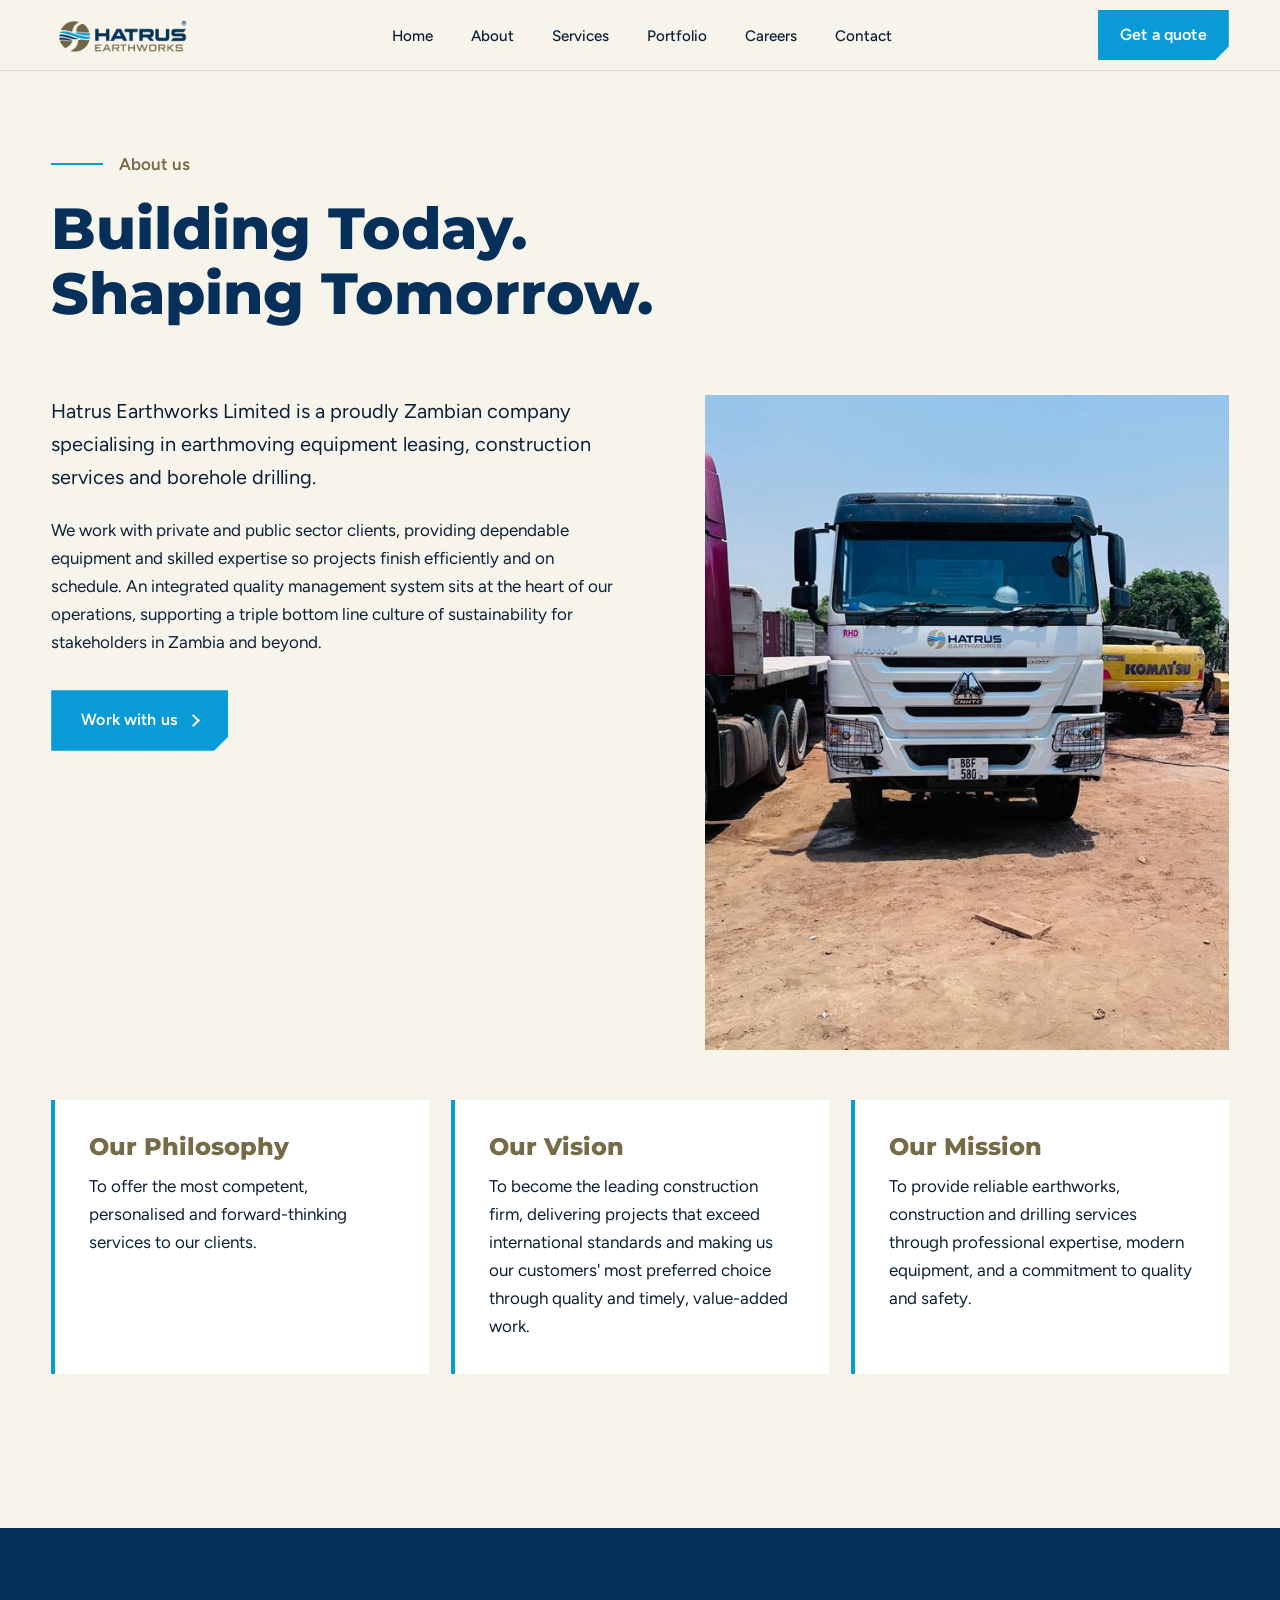
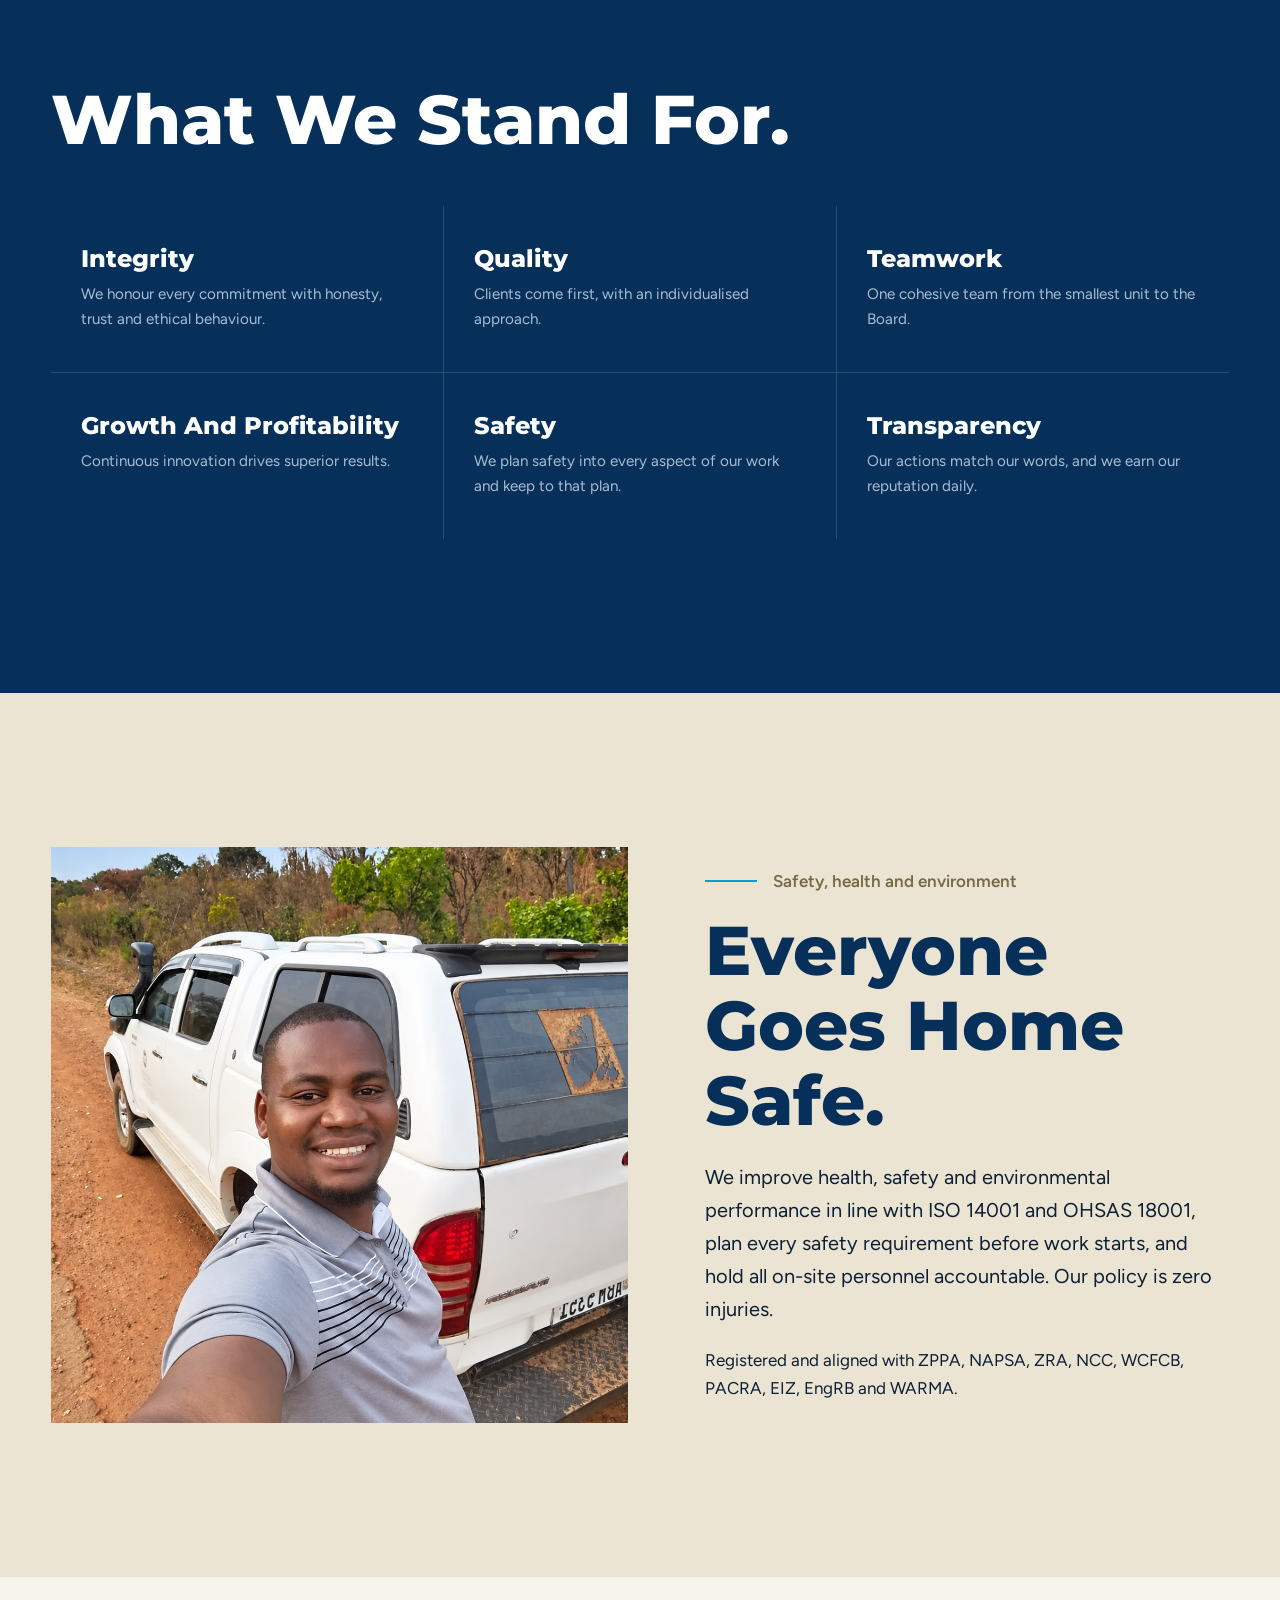
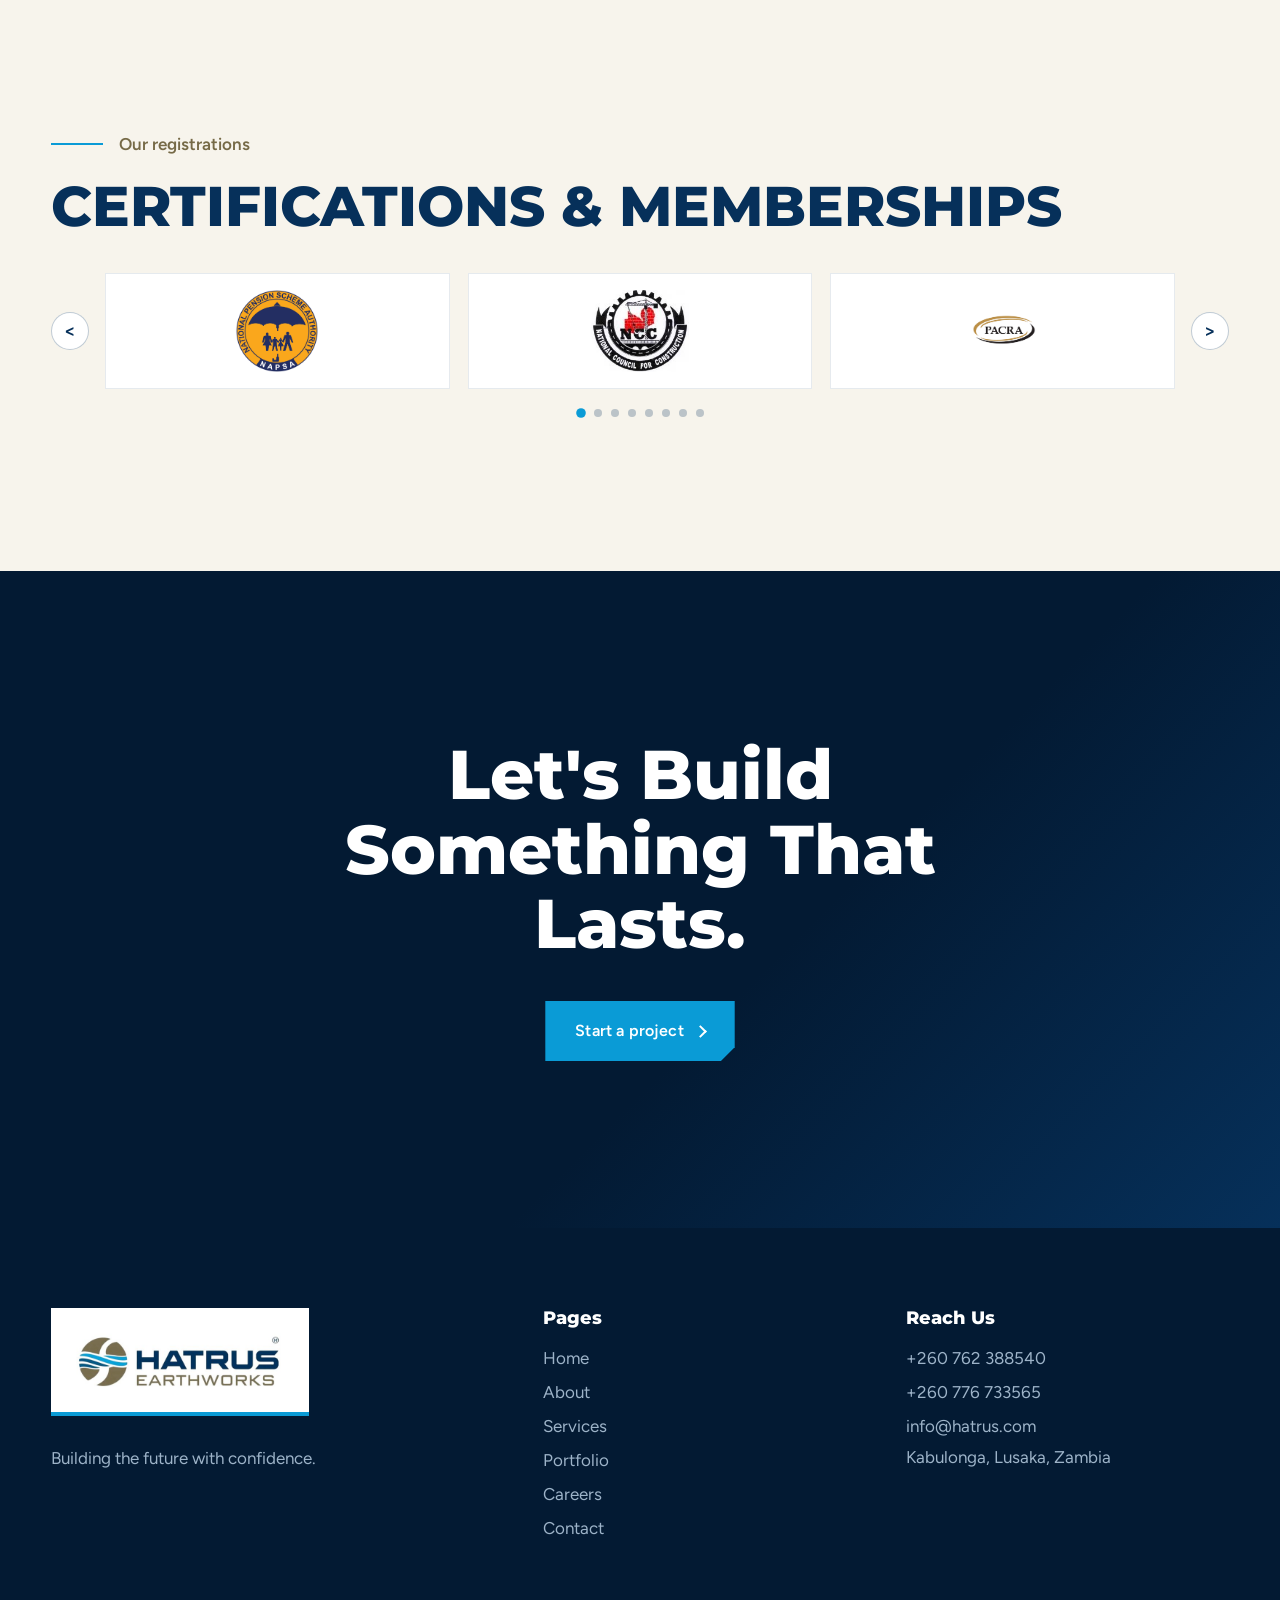
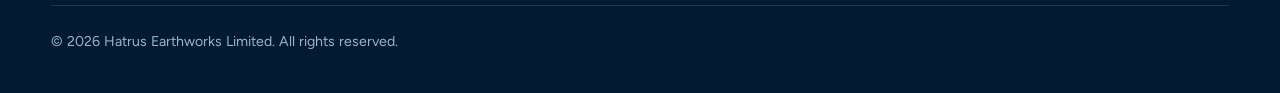
==== commit 8b921b8a: "Tighten About page intro spacing" ====
--- a/about.html
+++ b/about.html
@@ -8,6 +8,7 @@
 <link rel="icon" href="[data-uri]"><link rel="icon" type="image/webp" href="images/hatrus-mark.webp">
 <link rel="preconnect" href="https://fonts.googleapis.com"><link rel="preconnect" href="https://fonts.gstatic.com" crossorigin>
 <link href="https://fonts.googleapis.com/css2?family=Montserrat:wght@400;600;800&family=Figtree:wght@400;500&display=swap" rel="stylesheet">
+<link rel="icon" type="image/png" sizes="96x96" href="/favicon.png">
 <script type="application/ld+json">{"@context":"https://schema.org","@type":"GeneralContractor","name":"Hatrus Earthworks Limited","email":"info@hatrus.com","telephone":"+260762388540","address":{"@type":"PostalAddress","streetAddress":"Plot 6 Roan Rd, Selby Tower House 2nd Floor, Suite 12, Kabulonga","addressLocality":"Lusaka","addressCountry":"ZM"},"areaServed":"Zambia","makesOffer":["Earthworks","Civil construction","Borehole drilling","Plant hire","Road works"]}</script>
 <script>if(new URLSearchParams(location.search).get("transition")==="1")document.documentElement.classList.add("transition-in");</script>
 <link rel="stylesheet" href="assets/css/styles.css">
@@ -20,7 +21,7 @@
 <a class="btn sm" href="contact.html">Get a quote</a><button id="burger" aria-label="Menu">Menu</button></nav>
 <main>
 <div class="w pg"><span class="tag">About us</span><h1>Building today. Shaping tomorrow.</h1></div>
-<section class="s" style="padding-top:70px"><div class="w two"><div><p class="lead">Hatrus Earthworks Limited is a proudly Zambian company specialising in earthmoving equipment leasing, construction services and borehole drilling.</p><p style="margin-top:22px;max-width:36em">We work with private and public sector clients, providing dependable equipment and skilled expertise so projects finish efficiently and on schedule. An integrated quality management system sits at the heart of our operations, supporting a triple bottom line culture of sustainability for stakeholders in Zambia and beyond.</p><a class="btn" style="margin-top:34px" href="contact.html">Work with us <i></i></a></div><div class="ph rv" style="aspect-ratio:4/5"><img src="images/IMG-20261020-WA0007.jpg" alt="Hatrus truck and excavator at the equipment yard" loading="lazy"></div></div>
+<section class="s" style="padding-top:70px"><div class="w two" style="align-items:start"><div><p class="lead">Hatrus Earthworks Limited is a proudly Zambian company specialising in earthmoving equipment leasing, construction services and borehole drilling.</p><p style="margin-top:22px;max-width:36em">We work with private and public sector clients, providing dependable equipment and skilled expertise so projects finish efficiently and on schedule. An integrated quality management system sits at the heart of our operations, supporting a triple bottom line culture of sustainability for stakeholders in Zambia and beyond.</p><a class="btn" style="margin-top:34px" href="contact.html">Work with us <i></i></a></div><div class="ph rv" style="aspect-ratio:4/5"><img src="images/IMG-20261020-WA0007.jpg" alt="Hatrus truck and excavator at the equipment yard" loading="lazy"></div></div>
 <div class="w mvv"><div><h3>Our philosophy</h3><p>To offer the most competent, personalised and forward-thinking services to our clients.</p></div><div><h3>Our vision</h3><p>To become the leading construction firm, delivering projects that exceed international standards and making us our customers' most preferred choice through quality and timely, value-added work.</p></div><div><h3>Our mission</h3><p>To provide reliable earthworks, construction and drilling services through professional expertise, modern equipment, and a commitment to quality and safety.</p></div></div></section>
 <section class="s dark"><div class="w"><h2>What we stand for.</h2><div class="vals" id="vals"></div></div></section>
 <section class="s sandbg"><div class="w two"><div class="ph rv" style="aspect-ratio:1"><img src="images/rig_4.png" alt="Drilling rig on site" loading="lazy"></div><div><span class="tag">Safety, health and environment</span><h2>Everyone goes home safe.</h2><p class="lead" style="margin-top:24px">We improve health, safety and environmental performance in line with ISO 14001 and OHSAS 18001, plan every safety requirement before work starts, and hold all on-site personnel accountable. Our policy is zero injuries.</p><p style="margin-top:20px">Registered and aligned with ZPPA, NAPSA, ZRA, NCC, WCFCB, PACRA, EIZ, EngRB and WARMA.</p></div></div></section>
